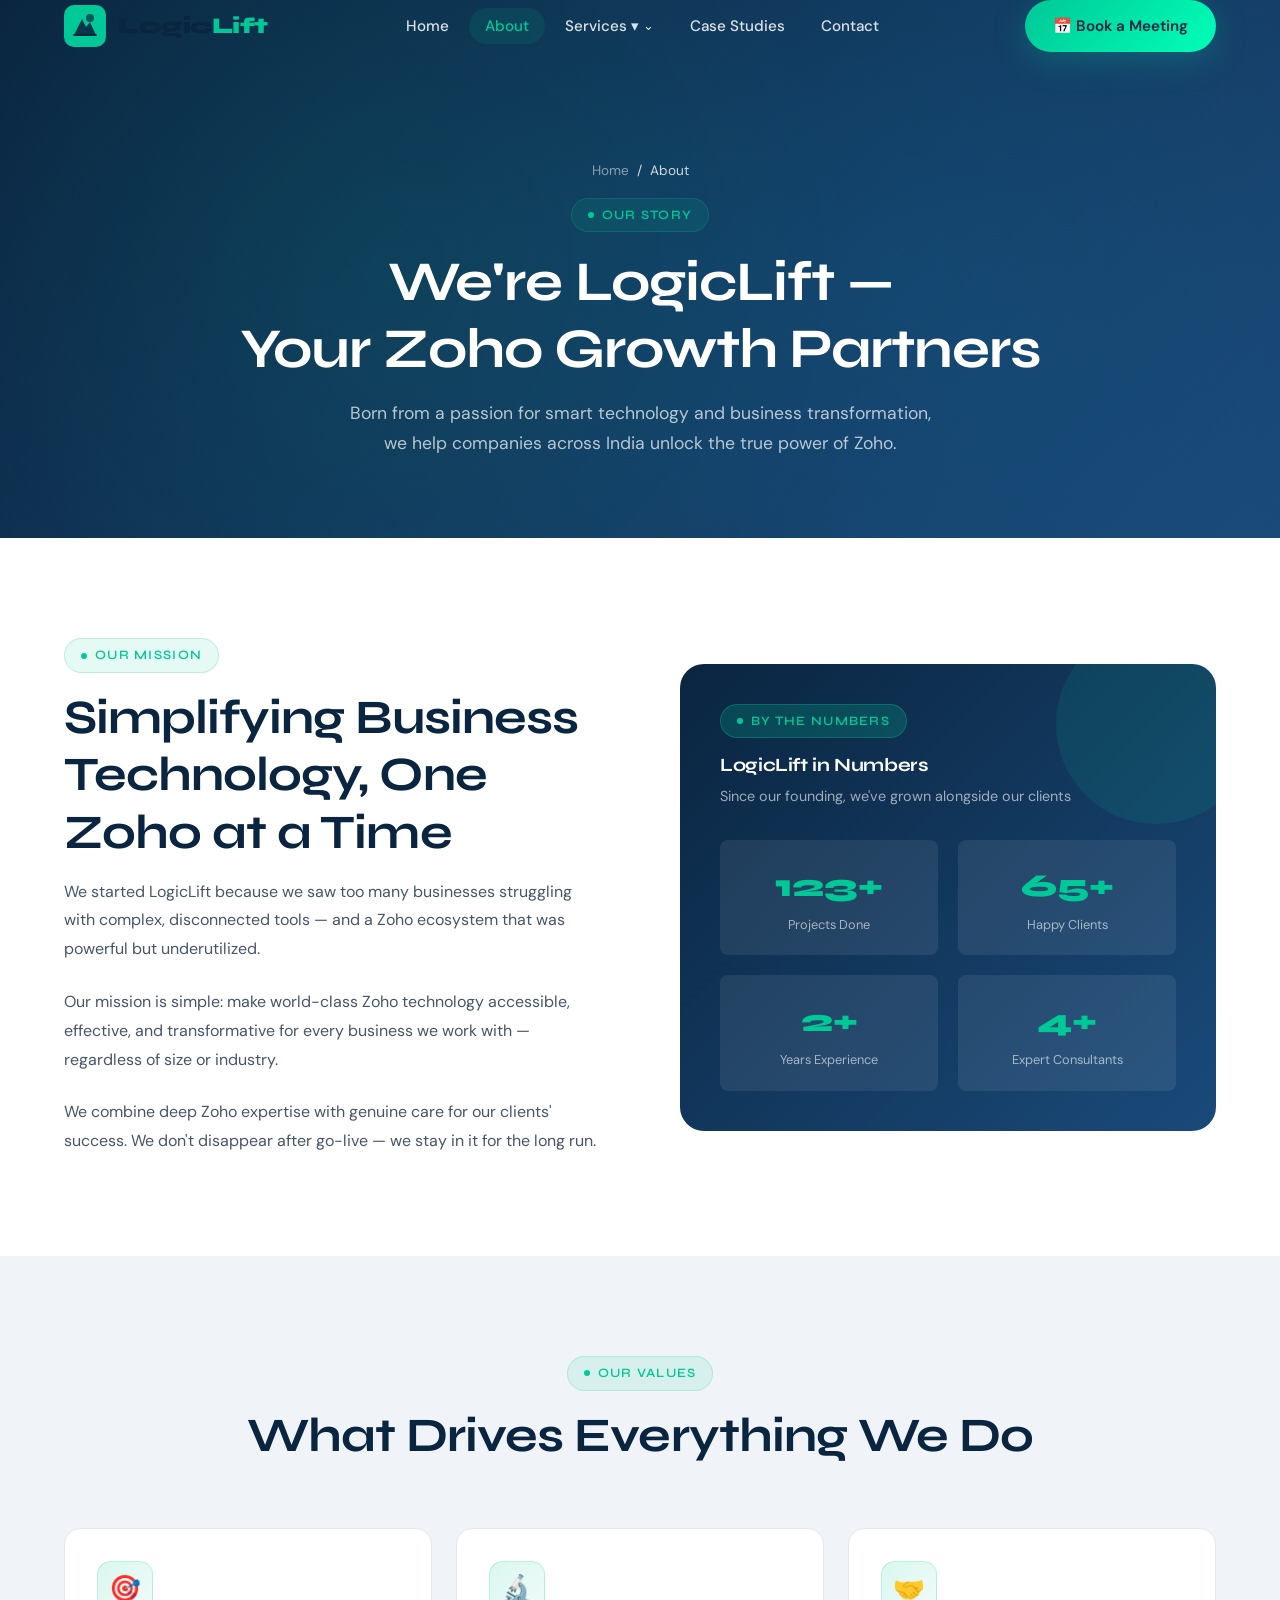
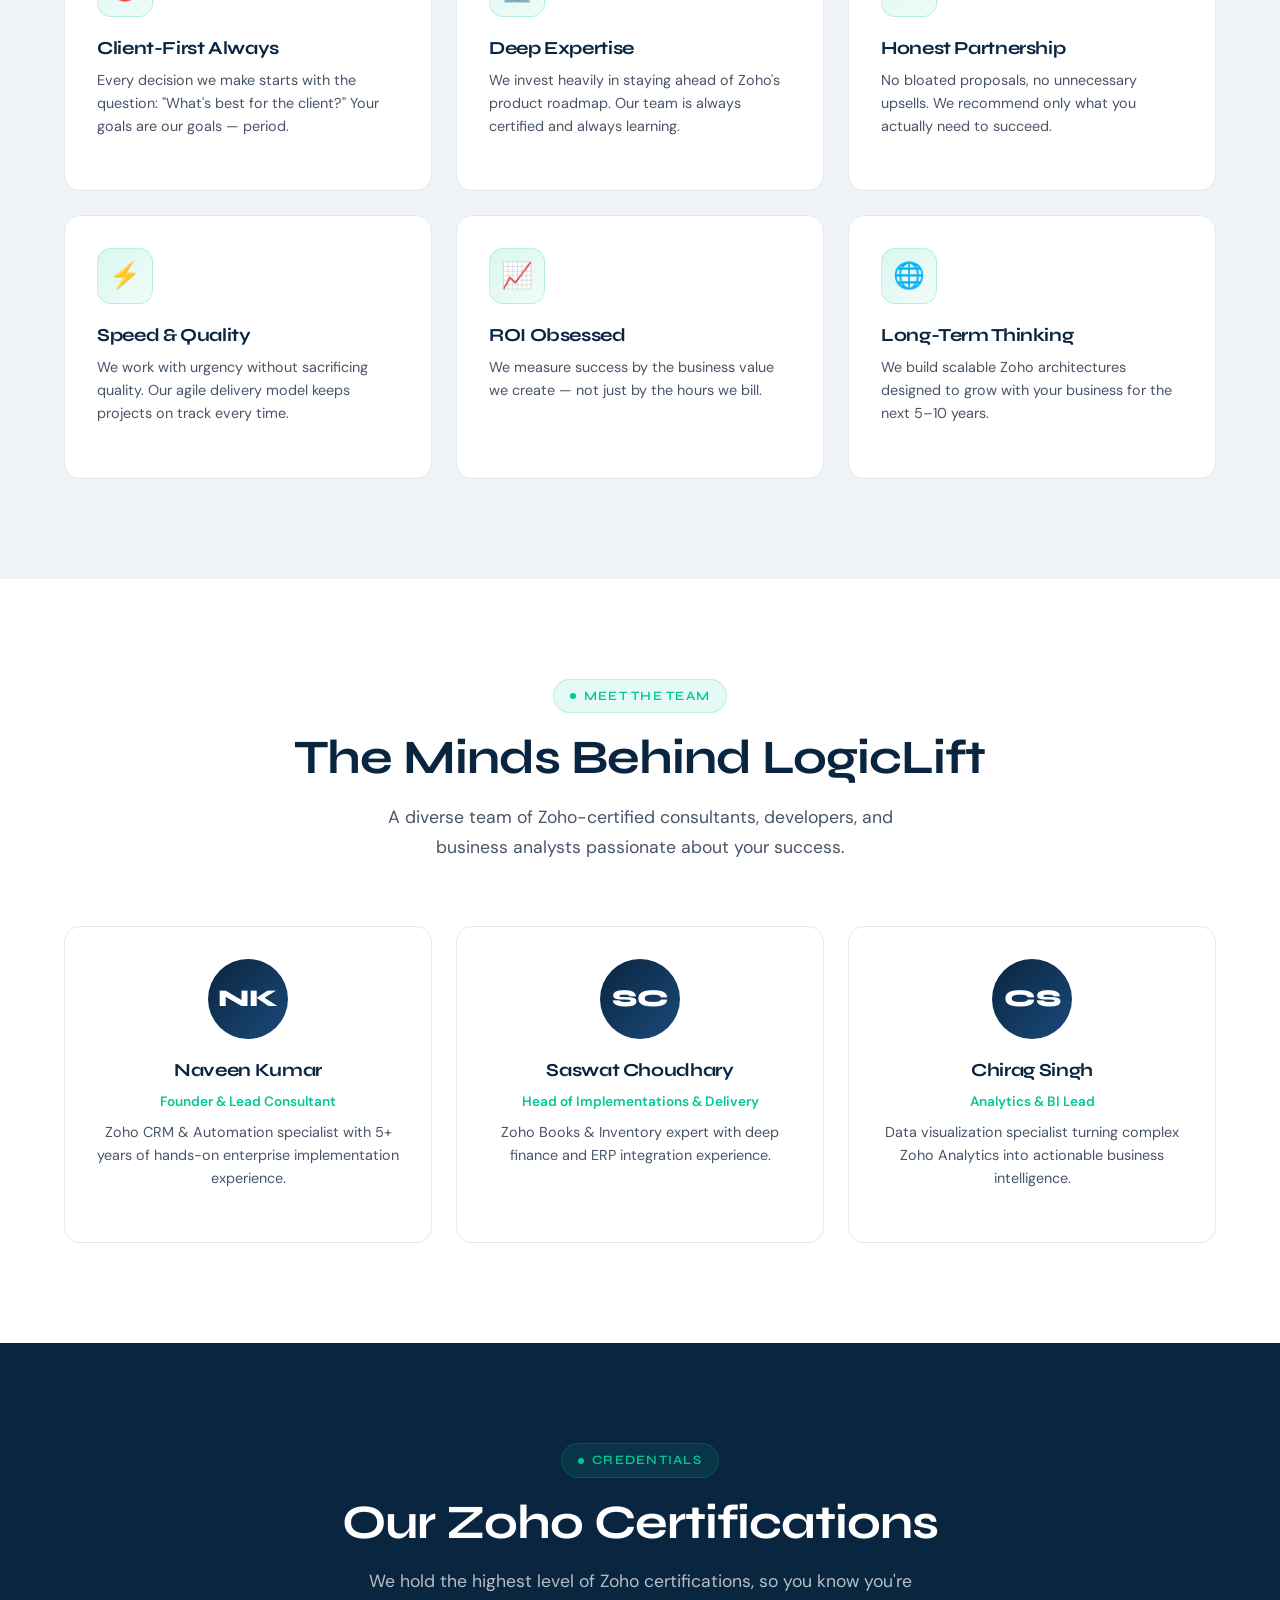
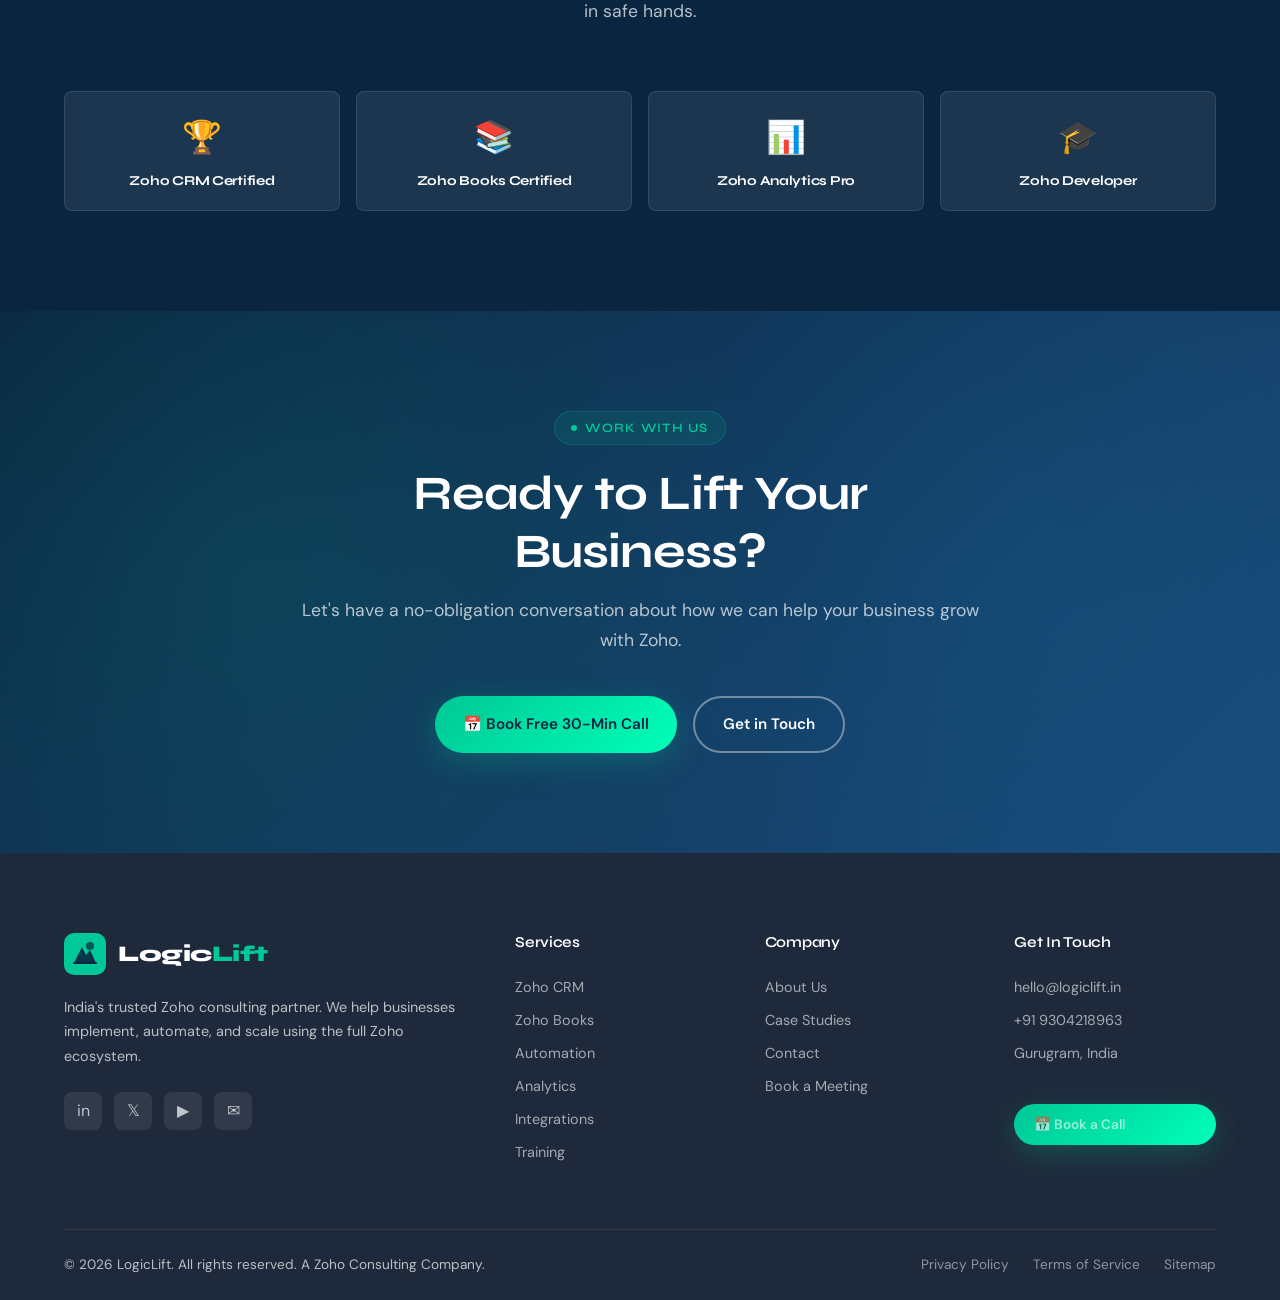
==== pages/about.html @ 28c738db "Update about.html" ====
<!DOCTYPE html>
<html lang="en">
<head>
  <meta charset="UTF-8">
  <meta name="viewport" content="width=device-width, initial-scale=1.0">
  <title>About LogicLift | Zoho Consulting Experts in India</title>
  <meta name="description" content="Learn about LogicLift — a team of passionate Zoho consultants helping businesses in India and globally implement, customize, and automate Zoho solutions.">
  <meta name="keywords" content="Zoho consulting company India, about LogicLift, Zoho partner India, Zoho experts, Zoho certified consultants">
  <link rel="canonical" href="https://logiclift.in/about">
  <link rel="stylesheet" href="../css/main.css">

  <!--Favicons-->
  <link rel="icon" type="image/png" href="../favicon/favicon-96x96.png" sizes="96x96" />
  <link rel="icon" type="image/svg+xml" href="../favicon/favicon.svg" />
  <link rel="shortcut icon" href="../favicon/favicon.ico" />
  <link rel="apple-touch-icon" sizes="180x180" href="../favicon/apple-touch-icon.png" />
  <link rel="manifest" href="../favicon/site.webmanifest" />

</head>
<body>

  <!-- NAVBAR -->
  <nav class="navbar light-nav-init scrolled light-nav" id="navbar">
    <div class="container">
      <div class="nav-inner">
        <a href="../index.html" class="logo">
          <svg class="logo-icon" viewBox="0 0 42 42" fill="none">
            <rect width="42" height="42" rx="10" fill="#00C896"/>
            <path d="M10 30L18 14L22 22L26 17L32 30H10Z" fill="#0A2540" opacity="0.9"/>
            <circle cx="26" cy="13" r="4" fill="#0A2540" opacity="0.7"/>
            <path d="M10 30H32" stroke="#0A2540" stroke-width="2" stroke-linecap="round"/>
          </svg>
          <span class="logo-text" style="color:var(--primary)">Logic<span>Lift</span></span>
        </a>
        <ul class="nav-links">
          <li><a href="../index.html">Home</a></li>
          <li><a href="about.html" class="active">About</a></li>
          <li class="nav-dropdown">
            <a href="services.html" target="_blank">Services ▾</a>
            <div class="dropdown-menu">
              <a href="service-crm.html" target="_blank"><span class="drop-icon">🎯</span> Zoho CRM Implementation</a>
              <a href="service-books.html" target="_blank"><span class="drop-icon">📚</span> Zoho Books & Finance</a>
              <a href="service-automation.html" target="_blank"><span class="drop-icon">⚡</span> Workflow Automation</a>
              <a href="service-analytics.html" target="_blank"><span class="drop-icon">📊</span> Zoho Analytics & BI</a>
              <a href="service-integration.html" target="_blank"><span class="drop-icon">🔗</span> Custom Integrations</a>
              <a href="service-training.html" target="_blank"><span class="drop-icon">🎓</span> Training & Support</a>
            </div>
          </li>
          <li><a href="case-studies.html" target="_blank">Case Studies</a></li>
          <li><a href="contact.html" target="_blank">Contact</a></li>
        </ul>
        <div class="nav-cta">
          <a href="pages/book.html" target="_blank" class="btn btn-primary">📅 Book a Meeting</a>
        </div>
        <button class="hamburger" id="hamburger"><span></span><span></span><span></span></button>
      </div>
    </div>
  </nav>

  <div class="mobile-nav" id="mobileNav">
    <a href="../index.html">Home</a>
    <a href="about.html">About</a>
    <a href="#" class="mobile-service-toggle">Services ▾</a>
    <div class="mobile-submenu" style="display:none;">
      <a href="service-crm.html" target="_blank">🎯 Zoho CRM</a>
      <a href="service-books.html" target="_blank">📚 Zoho Books</a>
      <a href="service-automation.html" target="_blank">⚡ Automation</a>
      <a href="service-analytics.html" target="_blank">📊 Analytics</a>
      <a href="service-integration.html" target="_blank">🔗 Integrations</a>
      <a href="service-training.html" target="_blank">🎓 Training</a>
    </div>
    <a href="case-studies.html" target="_blank">Case Studies</a>
    <a href="contact.html" target="_blank">Contact</a>
    <a href="pages/book.html" target="_blank" style="color:#00C896; font-weight:700;">📅 Book a Meeting</a>
  </div>

  <!-- PAGE HERO -->
  <section class="page-hero">
    <div class="container">
      <div class="page-hero-content">
        <div class="breadcrumb" style="justify-content:center;">
          <a href="../index.html">Home</a> <span>/</span> <span>About</span>
        </div>
        <div class="section-tag" style="margin:0 auto 16px;">Our Story</div>
        <h1>We're LogicLift —<br>Your Zoho Growth Partners</h1>
        <p>Born from a passion for smart technology and business transformation, we help companies across India unlock the true power of Zoho.</p>
      </div>
    </div>
  </section>

  <!-- MISSION -->
  <section class="section">
    <div class="container">
      <div class="why-grid">
        <div class="reveal">
          <div class="section-tag">Our Mission</div>
          <h2 class="section-title" style="text-align:left;">Simplifying Business Technology, One Zoho at a Time</h2>
          <p style="color:var(--gray-600); line-height:1.8; margin-bottom:24px;">We started LogicLift because we saw too many businesses struggling with complex, disconnected tools — and a Zoho ecosystem that was powerful but underutilized.</p>
          <p style="color:var(--gray-600); line-height:1.8; margin-bottom:24px;">Our mission is simple: make world-class Zoho technology accessible, effective, and transformative for every business we work with — regardless of size or industry.</p>
          <p style="color:var(--gray-600); line-height:1.8;">We combine deep Zoho expertise with genuine care for our clients' success. We don't disappear after go-live — we stay in it for the long run.</p>
        </div>
        <div class="why-card reveal">
          <div class="section-tag" style="background:rgba(0,200,150,0.2); border-color:rgba(0,200,150,0.3);">By the Numbers</div>
          <h3 style="color:white; margin-bottom:8px;">LogicLift in Numbers</h3>
          <p style="color:rgba(255,255,255,0.6); font-size:0.9rem; margin-bottom:24px;">Since our founding, we've grown alongside our clients</p>
          <div class="why-card-stats">
            <div class="stat-box"><div class="num" data-count="150" data-suffix="+">0+</div><div class="lbl">Projects Done</div></div>
            <div class="stat-box"><div class="num" data-count="80" data-suffix="+">0+</div><div class="lbl">Happy Clients</div></div>
            <div class="stat-box"><div class="num" data-count="6" data-suffix="+">0+</div><div class="lbl">Years Experience</div></div>
            <div class="stat-box"><div class="num" data-count="10" data-suffix="+">0+</div><div class="lbl">Expert Consultants</div></div>
          </div>
        </div>
      </div>
    </div>
  </section>

  <!-- VALUES -->
  <section class="section" style="background:var(--gray-100);">
    <div class="container">
      <div class="section-header reveal">
        <div class="section-tag">Our Values</div>
        <h2 class="section-title">What Drives Everything We Do</h2>
      </div>
      <div class="services-grid">
        <div class="service-card reveal">
          <div class="service-icon">🎯</div>
          <h3>Client-First Always</h3>
          <p>Every decision we make starts with the question: "What's best for the client?" Your goals are our goals — period.</p>
        </div>
        <div class="service-card reveal">
          <div class="service-icon">🔬</div>
          <h3>Deep Expertise</h3>
          <p>We invest heavily in staying ahead of Zoho's product roadmap. Our team is always certified and always learning.</p>
        </div>
        <div class="service-card reveal">
          <div class="service-icon">🤝</div>
          <h3>Honest Partnership</h3>
          <p>No bloated proposals, no unnecessary upsells. We recommend only what you actually need to succeed.</p>
        </div>
        <div class="service-card reveal">
          <div class="service-icon">⚡</div>
          <h3>Speed & Quality</h3>
          <p>We work with urgency without sacrificing quality. Our agile delivery model keeps projects on track every time.</p>
        </div>
        <div class="service-card reveal">
          <div class="service-icon">📈</div>
          <h3>ROI Obsessed</h3>
          <p>We measure success by the business value we create — not just by the hours we bill.</p>
        </div>
        <div class="service-card reveal">
          <div class="service-icon">🌐</div>
          <h3>Long-Term Thinking</h3>
          <p>We build scalable Zoho architectures designed to grow with your business for the next 5–10 years.</p>
        </div>
      </div>
    </div>
  </section>

  <!-- TEAM -->
  <section class="section">
    <div class="container">
      <div class="section-header reveal">
        <div class="section-tag">Meet the Team</div>
        <h2 class="section-title">The Minds Behind LogicLift</h2>
        <p class="section-subtitle">A diverse team of Zoho-certified consultants, developers, and business analysts passionate about your success.</p>
      </div>
      <div class="services-grid">
        <div class="service-card reveal" style="text-align:center;">
          <div style="width:80px;height:80px;background:var(--gradient);border-radius:50%;display:flex;align-items:center;justify-content:center;font-family:var(--font-display);font-weight:800;font-size:1.5rem;color:white;margin:0 auto 20px;">NK</div>
          <h3>Naveen Kumar</h3>
          <p style="color:var(--accent); font-weight:600; font-size:0.85rem; margin-bottom:8px;">Founder & Lead Consultant</p>
          <p>Zoho CRM & Automation specialist with 5+ years of hands-on enterprise implementation experience.</p>
        </div>
        <div class="service-card reveal" style="text-align:center;">
          <div style="width:80px;height:80px;background:var(--gradient);border-radius:50%;display:flex;align-items:center;justify-content:center;font-family:var(--font-display);font-weight:800;font-size:1.5rem;color:white;margin:0 auto 20px;">SC</div>
          <h3>Saswat Choudhary</h3>
          <p style="color:var(--accent); font-weight:600; font-size:0.85rem; margin-bottom:8px;">Head of Implementations & Delivery</p>
          <p>Zoho Books & Inventory expert with deep finance and ERP integration experience.</p>
        </div>
        <div class="service-card reveal" style="text-align:center;">
          <div style="width:80px;height:80px;background:var(--gradient);border-radius:50%;display:flex;align-items:center;justify-content:center;font-family:var(--font-display);font-weight:800;font-size:1.5rem;color:white;margin:0 auto 20px;">CS</div>
          <h3>Chirag Singh</h3>
          <p style="color:var(--accent); font-weight:600; font-size:0.85rem; margin-bottom:8px;">Analytics & BI Lead</p>
          <p>Data visualization specialist turning complex Zoho Analytics into actionable business intelligence.</p>
        </div>
      </div>
    </div>
  </section>

  <!-- CERTIFICATIONS -->
  <section class="section" style="background:var(--primary); color:white;">
    <div class="container">
      <div class="section-header">
        <div class="section-tag">Credentials</div>
        <h2 class="section-title" style="color:white;">Our Zoho Certifications</h2>
        <p class="section-subtitle" style="color:rgba(255,255,255,0.7);">We hold the highest level of Zoho certifications, so you know you're in safe hands.</p>
      </div>
      <div class="zoho-products-grid reveal">
        <div class="zoho-product-item" style="background:rgba(255,255,255,0.08); border-color:rgba(255,255,255,0.1);">
          <div class="icon">🏆</div><h4 style="color:white;">Zoho CRM Certified</h4>
        </div>
        <div class="zoho-product-item" style="background:rgba(255,255,255,0.08); border-color:rgba(255,255,255,0.1);">
          <div class="icon">📚</div><h4 style="color:white;">Zoho Books Certified</h4>
        </div>
        <div class="zoho-product-item" style="background:rgba(255,255,255,0.08); border-color:rgba(255,255,255,0.1);">
          <div class="icon">📊</div><h4 style="color:white;">Zoho Analytics Pro</h4>
        </div>
        <div class="zoho-product-item" style="background:rgba(255,255,255,0.08); border-color:rgba(255,255,255,0.1);">
          <div class="icon">🎓</div><h4 style="color:white;">Zoho Developer</h4>
        </div>
      </div>
    </div>
  </section>

  <!-- CTA -->
  <section class="section cta-section">
    <div class="container">
      <div class="cta-content reveal">
        <div class="section-tag" style="margin:0 auto 20px;">Work With Us</div>
        <h2>Ready to Lift Your Business?</h2>
        <p>Let's have a no-obligation conversation about how we can help your business grow with Zoho.</p>
        <div class="cta-actions">
          <a href="https://calendly.com/ayush1999hzb/30min" target="_blank" class="btn btn-primary">📅 Book Free 30-Min Call</a>
          <a href="contact.html" target="_blank" class="btn btn-outline">Get in Touch</a>
        </div>
      </div>
    </div>
  </section>

  <!-- ======= FOOTER ======= -->
  <footer class="footer">
    <div class="container">
      <div class="footer-grid">
        <div>
          <div class="footer-logo">
            <a href="index.html" class="logo">
              <svg class="logo-icon" viewBox="0 0 42 42" fill="none">
                <rect width="42" height="42" rx="10" fill="#00C896"/>
                <path d="M10 30L18 14L22 22L26 17L32 30H10Z" fill="#0A2540" opacity="0.9"/>
                <circle cx="26" cy="13" r="4" fill="#0A2540" opacity="0.7"/>
                <path d="M10 30H32" stroke="#0A2540" stroke-width="2" stroke-linecap="round"/>
              </svg>
              <span class="logo-text">Logic<span>Lift</span></span>
            </a>
          </div>
          <p class="footer-desc">India's trusted Zoho consulting partner. We help businesses implement, automate, and scale using the full Zoho ecosystem.</p>
          <div class="footer-social">
            <div class="social-btn" title="LinkedIn">in</div>
            <div class="social-btn" title="Twitter">𝕏</div>
            <div class="social-btn" title="YouTube">▶</div>
            <div class="social-btn" title="Email">✉</div>
          </div>
        </div>
        <div class="footer-col">
          <h4>Services</h4>
          <a href="pages/service-crm.html" target="_blank">Zoho CRM</a>
          <a href="pages/service-books.html" target="_blank">Zoho Books</a>
          <a href="pages/service-automation.html" target="_blank">Automation</a>
          <a href="pages/service-analytics.html" target="_blank">Analytics</a>
          <a href="pages/service-integration.html" target="_blank">Integrations</a>
          <a href="pages/service-training.html" target="_blank">Training</a>
        </div>
        <div class="footer-col">
          <h4>Company</h4>
          <a href="pages/about.html" target="_blank">About Us</a>
          <a href="pages/case-studies.html" target="_blank">Case Studies</a>
          <a href="pages/contact.html" target="_blank">Contact</a>
          <a href="https://calendly.com/ayush1999hzb/30min" target="_blank">Book a Meeting</a>
        </div>
        <div class="footer-col">
          <h4>Get In Touch</h4>
          <a href="mailto:hello@logiclift.in">hello@logiclift.in</a>
          <a href="tel:+919304218963">+91 9304218963</a>
          <a href="#">Gurugram, India</a>
          <br>
          <a href="https://calendly.com/ayush1999hzb/30min" target="_blank" class="btn btn-primary" style="margin-top:8px; font-size:0.85rem; padding:10px 20px;">📅 Book a Call</a>
        </div>
      </div>
      <div class="footer-bottom">
        <p>© 2026 LogicLift. All rights reserved. A Zoho Consulting Company.</p>
        <div class="footer-links">
          <a href="#">Privacy Policy</a>
          <a href="#">Terms of Service</a>
          <a href="#">Sitemap</a>
        </div>
      </div>
    </div>
  </footer>
  <script src="../js/main.js"></script>
</body>
</html>
---- css/main.css ----
/* ==========================================
   LogicLift - Main Stylesheet
   Zoho Consulting Excellence
   ========================================== */

@import url('https://fonts.googleapis.com/css2?family=Syne:wght@400;500;600;700;800&family=DM+Sans:ital,wght@0,300;0,400;0,500;0,600;1,400&display=swap');

/* === CSS Variables === */
:root {
  --primary: #0A2540;
  --accent: #00C896;
  --accent-light: #00FFB9;
  --accent-warm: #FF6B35;
  --light: #F5F7FA;
  --white: #FFFFFF;
  --gray-100: #F0F4F8;
  --gray-200: #E2E8F0;
  --gray-400: #94A3B8;
  --gray-600: #475569;
  --gray-800: #1E293B;
  --text: #1E293B;
  --gradient: linear-gradient(135deg, #0A2540 0%, #1a4a7a 100%);
  --gradient-accent: linear-gradient(135deg, #00C896 0%, #00FFB9 100%);
  --shadow-sm: 0 2px 8px rgba(10,37,64,0.08);
  --shadow-md: 0 8px 32px rgba(10,37,64,0.12);
  --shadow-lg: 0 20px 60px rgba(10,37,64,0.18);
  --shadow-accent: 0 8px 32px rgba(0,200,150,0.25);
  --radius: 16px;
  --radius-sm: 8px;
  --radius-lg: 24px;
  --transition: all 0.3s cubic-bezier(0.4, 0, 0.2, 1);
  --nav-height: 80px;
  --font-display: 'Syne', sans-serif;
  --font-body: 'DM Sans', sans-serif;
}

/* === Reset & Base === */
*, *::before, *::after { box-sizing: border-box; margin: 0; padding: 0; }

html { scroll-behavior: smooth; font-size: 16px; }

body {
  font-family: var(--font-body);
  color: var(--text);
  background: var(--white);
  line-height: 1.6;
  overflow-x: hidden;
}

h1, h2, h3, h4, h5 {
  font-family: var(--font-display);
  font-weight: 700;
  line-height: 1.2;
  letter-spacing: -0.02em;
}

a { text-decoration: none; color: inherit; }
img { max-width: 100%; display: block; }
ul { list-style: none; }

/* === Utility === */
.container {
  width: 100%;
  max-width: 1200px;
  margin: 0 auto;
  padding: 0 24px;
}

.section-tag {
  display: inline-flex;
  align-items: center;
  gap: 8px;
  background: rgba(0,200,150,0.1);
  color: var(--accent);
  font-family: var(--font-display);
  font-weight: 600;
  font-size: 0.8rem;
  letter-spacing: 0.1em;
  text-transform: uppercase;
  padding: 6px 16px;
  border-radius: 100px;
  border: 1px solid rgba(0,200,150,0.2);
  margin-bottom: 16px;
}

.section-tag::before {
  content: '';
  width: 6px;
  height: 6px;
  background: var(--accent);
  border-radius: 50%;
}

.btn {
  display: inline-flex;
  align-items: center;
  gap: 8px;
  padding: 14px 28px;
  border-radius: 100px;
  font-family: var(--font-body);
  font-size: 0.95rem;
  font-weight: 600;
  cursor: pointer;
  border: none;
  transition: var(--transition);
  white-space: nowrap;
}

.btn-primary {
  background: var(--gradient-accent);
  color: var(--primary);
  box-shadow: var(--shadow-accent);
}

.btn-primary:hover {
  transform: translateY(-2px);
  box-shadow: 0 12px 40px rgba(0,200,150,0.4);
}

.btn-outline {
  background: transparent;
  color: var(--white);
  border: 2px solid rgba(255,255,255,0.4);
  backdrop-filter: blur(8px);
}

.btn-outline:hover {
  background: rgba(255,255,255,0.1);
  border-color: var(--white);
}

.btn-dark {
  background: var(--primary);
  color: var(--white);
}

.btn-dark:hover {
  background: #0e3060;
  transform: translateY(-2px);
  box-shadow: var(--shadow-md);
}

/* === Navigation === */
.navbar {
  position: fixed;
  top: 0;
  left: 0;
  right: 0;
  height: var(--nav-height);
  z-index: 1000;
  transition: var(--transition);
}

.navbar.scrolled {
  background: rgba(10,37,64,0.95);
  backdrop-filter: blur(20px);
  box-shadow: var(--shadow-md);
}

.navbar.light-nav {
  background: rgba(255,255,255,0.95);
  backdrop-filter: blur(20px);
  box-shadow: var(--shadow-sm);
}

.navbar.light-nav .nav-links a,
.navbar.light-nav .logo-text {
  color: var(--primary);
}

.navbar.light-nav .nav-links a:hover,
.navbar.light-nav .nav-links a.active {
  color: var(--accent);
}

.nav-inner {
  display: flex;
  align-items: center;
  justify-content: space-between;
  height: 100%;
}

.logo {
  display: flex;
  align-items: center;
  gap: 12px;
  text-decoration: none;
}

.logo-icon {
  width: 42px;
  height: 42px;
}

.logo-text {
  font-family: var(--font-display);
  font-weight: 800;
  font-size: 1.4rem;
  color: var(--white);
  letter-spacing: -0.02em;
}

.logo-text span { color: var(--accent); }

.nav-links {
  display: flex;
  align-items: center;
  gap: 4px;
}

.nav-links a {
  color: rgba(255,255,255,0.85);
  font-weight: 500;
  font-size: 0.95rem;
  padding: 8px 16px;
  border-radius: 100px;
  transition: var(--transition);
}

.nav-links a:hover,
.nav-links a.active {
  color: var(--accent);
  background: rgba(0,200,150,0.1);
}

/* Services Dropdown */
.nav-dropdown {
  position: relative;
}

.nav-dropdown > a {
  display: flex;
  align-items: center;
  gap: 4px;
}

.nav-dropdown > a::after {
  content: '⌄';
  font-size: 0.8rem;
  transition: var(--transition);
}

.nav-dropdown:hover > a::after {
  transform: rotate(-180deg);
}

.dropdown-menu {
  position: absolute;
  top: calc(100% + 12px);
  left: 50%;
  transform: translateX(-50%) translateY(8px);
  width: 280px;
  background: var(--white);
  border-radius: var(--radius);
  box-shadow: var(--shadow-lg);
  border: 1px solid var(--gray-200);
  opacity: 0;
  pointer-events: none;
  transition: var(--transition);
  padding: 8px;
  z-index: 100;
}

.nav-dropdown:hover .dropdown-menu {
  opacity: 1;
  pointer-events: all;
  transform: translateX(-50%) translateY(0);
}

.dropdown-menu a {
  display: flex;
  align-items: center;
  gap: 12px;
  padding: 12px 16px;
  border-radius: var(--radius-sm);
  color: var(--text) !important;
  font-size: 0.9rem;
  background: none !important;
  transition: var(--transition);
}

.dropdown-menu a:hover {
  background: var(--gray-100) !important;
  color: var(--primary) !important;
}

.dropdown-menu a .drop-icon {
  width: 32px;
  height: 32px;
  background: var(--gray-100);
  border-radius: var(--radius-sm);
  display: flex;
  align-items: center;
  justify-content: center;
  font-size: 1rem;
  flex-shrink: 0;
}

.dropdown-menu a:hover .drop-icon {
  background: rgba(0,200,150,0.15);
}

.nav-cta { margin-left: 8px; }

/* Hamburger */
.hamburger {
  display: none;
  flex-direction: column;
  gap: 5px;
  cursor: pointer;
  padding: 8px;
  border: none;
  background: none;
}

.hamburger span {
  display: block;
  width: 24px;
  height: 2px;
  background: var(--white);
  transition: var(--transition);
  border-radius: 2px;
}

.light-nav .hamburger span { background: var(--primary); }

.hamburger.active span:nth-child(1) { transform: rotate(45deg) translate(5px, 5px); }
.hamburger.active span:nth-child(2) { opacity: 0; }
.hamburger.active span:nth-child(3) { transform: rotate(-45deg) translate(5px, -5px); }

/* Mobile Nav */
.mobile-nav {
  display: none;
  position: fixed;
  top: var(--nav-height);
  left: 0;
  right: 0;
  background: var(--primary);
  z-index: 999;
  padding: 20px;
  transform: translateY(-100%);
  transition: var(--transition);
  max-height: calc(100vh - var(--nav-height));
  overflow-y: auto;
}

.mobile-nav.open {
  transform: translateY(0);
  display: block;
}

.mobile-nav a {
  display: block;
  color: rgba(255,255,255,0.85);
  padding: 14px 16px;
  border-radius: var(--radius-sm);
  font-weight: 500;
  border-bottom: 1px solid rgba(255,255,255,0.08);
  transition: var(--transition);
}

.mobile-nav a:hover { color: var(--accent); background: rgba(0,200,150,0.1); }

.mobile-submenu { padding-left: 16px; }
.mobile-submenu a { font-size: 0.9rem; }

/* === Hero Section === */
.hero {
  min-height: 100vh;
  background: var(--gradient);
  position: relative;
  overflow: hidden;
  display: flex;
  align-items: center;
  padding-top: var(--nav-height);
}

.hero-bg-pattern {
  position: absolute;
  inset: 0;
  background-image:
    radial-gradient(circle at 20% 50%, rgba(0,200,150,0.08) 0%, transparent 50%),
    radial-gradient(circle at 80% 20%, rgba(0,200,255,0.06) 0%, transparent 50%),
    radial-gradient(circle at 50% 80%, rgba(0,200,150,0.05) 0%, transparent 50%);
}

.hero-grid {
  position: absolute;
  inset: 0;
  background-image: linear-gradient(rgba(255,255,255,0.03) 1px, transparent 1px),
    linear-gradient(90deg, rgba(255,255,255,0.03) 1px, transparent 1px);
  background-size: 60px 60px;
}

.hero-content {
  position: relative;
  z-index: 2;
  display: grid;
  grid-template-columns: 1fr 1fr;
  gap: 60px;
  align-items: center;
  width: 100%;
}

.hero-left { padding: 60px 0; }

.hero-badge {
  display: inline-flex;
  align-items: center;
  gap: 8px;
  background: rgba(0,200,150,0.15);
  border: 1px solid rgba(0,200,150,0.3);
  color: var(--accent-light);
  padding: 8px 20px;
  border-radius: 100px;
  font-size: 0.85rem;
  font-weight: 600;
  margin-bottom: 24px;
  animation: fadeInDown 0.6s ease;
}

.hero-badge-dot {
  width: 8px;
  height: 8px;
  background: var(--accent);
  border-radius: 50%;
  animation: pulse 2s infinite;
}

@keyframes pulse {
  0%, 100% { opacity: 1; transform: scale(1); }
  50% { opacity: 0.6; transform: scale(0.8); }
}

.hero-title {
  font-size: clamp(2.5rem, 5vw, 3.8rem);
  color: var(--white);
  line-height: 1.1;
  margin-bottom: 24px;
  animation: fadeInUp 0.7s ease 0.1s both;
}

.hero-title .highlight {
  color: var(--accent);
  position: relative;
}

.hero-subtitle {
  font-size: 1.15rem;
  color: rgba(255,255,255,0.7);
  margin-bottom: 40px;
  line-height: 1.7;
  max-width: 480px;
  animation: fadeInUp 0.7s ease 0.2s both;
}

.hero-actions {
  display: flex;
  gap: 16px;
  flex-wrap: wrap;
  animation: fadeInUp 0.7s ease 0.3s both;
}

.hero-stats {
  display: flex;
  gap: 40px;
  margin-top: 60px;
  padding-top: 40px;
  border-top: 1px solid rgba(255,255,255,0.1);
  animation: fadeInUp 0.7s ease 0.4s both;
}

.hero-stat-number {
  font-family: var(--font-display);
  font-size: 2rem;
  font-weight: 800;
  color: var(--accent);
}

.hero-stat-label {
  font-size: 0.85rem;
  color: rgba(255,255,255,0.6);
  margin-top: 2px;
}

.hero-right {
  position: relative;
  display: flex;
  align-items: center;
  justify-content: center;
  animation: fadeInRight 0.8s ease 0.2s both;
}

/* Dashboard mockup */
.dashboard-mockup {
  background: rgba(255,255,255,0.05);
  border: 1px solid rgba(255,255,255,0.1);
  border-radius: var(--radius-lg);
  padding: 24px;
  backdrop-filter: blur(20px);
  width: 100%;
  max-width: 480px;
}

.dashboard-header {
  display: flex;
  align-items: center;
  gap: 8px;
  margin-bottom: 20px;
  padding-bottom: 16px;
  border-bottom: 1px solid rgba(255,255,255,0.08);
}

.dashboard-dot {
  width: 10px;
  height: 10px;
  border-radius: 50%;
}

.dashboard-title {
  color: rgba(255,255,255,0.8);
  font-size: 0.85rem;
  font-weight: 600;
  margin-left: auto;
  font-family: var(--font-display);
}

.dashboard-metrics {
  display: grid;
  grid-template-columns: repeat(3, 1fr);
  gap: 12px;
  margin-bottom: 20px;
}

.metric-card {
  background: rgba(255,255,255,0.05);
  border-radius: var(--radius-sm);
  padding: 16px;
  text-align: center;
}

.metric-value {
  font-family: var(--font-display);
  font-size: 1.4rem;
  font-weight: 800;
  color: var(--accent);
}

.metric-label {
  font-size: 0.7rem;
  color: rgba(255,255,255,0.5);
  margin-top: 4px;
}

.dashboard-chart {
  background: rgba(255,255,255,0.04);
  border-radius: var(--radius-sm);
  padding: 16px;
  margin-bottom: 16px;
}

.chart-bars {
  display: flex;
  align-items: flex-end;
  gap: 8px;
  height: 80px;
}

.bar {
  flex: 1;
  border-radius: 4px 4px 0 0;
  background: rgba(0,200,150,0.3);
  transition: var(--transition);
  position: relative;
  overflow: hidden;
}

.bar::after {
  content: '';
  position: absolute;
  inset: 0;
  background: var(--gradient-accent);
  opacity: 0;
  transition: var(--transition);
}

.bar:hover::after { opacity: 1; }

.dashboard-integrations {
  display: flex;
  gap: 8px;
  flex-wrap: wrap;
}

.integration-tag {
  background: rgba(0,200,150,0.15);
  border: 1px solid rgba(0,200,150,0.2);
  color: var(--accent);
  font-size: 0.7rem;
  font-weight: 600;
  padding: 4px 12px;
  border-radius: 100px;
}

/* === Animations === */
@keyframes fadeInUp {
  from { opacity: 0; transform: translateY(24px); }
  to { opacity: 1; transform: translateY(0); }
}

@keyframes fadeInDown {
  from { opacity: 0; transform: translateY(-16px); }
  to { opacity: 1; transform: translateY(0); }
}

@keyframes fadeInRight {
  from { opacity: 0; transform: translateX(32px); }
  to { opacity: 1; transform: translateX(0); }
}

@keyframes fadeIn {
  from { opacity: 0; }
  to { opacity: 1; }
}

.reveal {
  opacity: 0;
  transform: translateY(30px);
  transition: opacity 0.7s ease, transform 0.7s ease;
}

.reveal.visible {
  opacity: 1;
  transform: translateY(0);
}

/* === Section Styles === */
.section {
  padding: 100px 0;
}

.section-header {
  text-align: center;
  margin-bottom: 64px;
}

.section-title {
  font-size: clamp(2rem, 4vw, 3rem);
  color: var(--primary);
  margin-bottom: 16px;
}

.section-subtitle {
  font-size: 1.1rem;
  color: var(--gray-600);
  max-width: 560px;
  margin: 0 auto;
  line-height: 1.7;
}

/* === Clients Ticker === */
.clients-section {
  padding: 40px 0;
  background: var(--gray-100);
  border-top: 1px solid var(--gray-200);
  border-bottom: 1px solid var(--gray-200);
  overflow: hidden;
}

.clients-label {
  text-align: center;
  font-size: 0.8rem;
  font-weight: 600;
  letter-spacing: 0.1em;
  text-transform: uppercase;
  color: var(--gray-400);
  margin-bottom: 24px;
}

.clients-track {
  display: flex;
  gap: 60px;
  align-items: center;
  animation: scroll 20s linear infinite;
  width: max-content;
}

@keyframes scroll {
  from { transform: translateX(0); }
  to { transform: translateX(-50%); }
}

.client-logo {
  font-family: var(--font-display);
  font-weight: 700;
  font-size: 1.1rem;
  color: var(--gray-400);
  white-space: nowrap;
  padding: 8px 20px;
  border: 1px solid var(--gray-200);
  border-radius: 100px;
  background: var(--white);
}

/* === Services Cards === */
.services-grid {
  display: grid;
  grid-template-columns: repeat(3, 1fr);
  gap: 24px;
}

.service-card {
  background: var(--white);
  border: 1px solid var(--gray-200);
  border-radius: var(--radius);
  padding: 32px;
  transition: var(--transition);
  cursor: pointer;
  position: relative;
  overflow: hidden;
}

.service-card::before {
  content: '';
  position: absolute;
  bottom: 0;
  left: 0;
  right: 0;
  height: 3px;
  background: var(--gradient-accent);
  transform: scaleX(0);
  transform-origin: left;
  transition: var(--transition);
}

.service-card:hover {
  border-color: var(--accent);
  box-shadow: var(--shadow-md);
  transform: translateY(-4px);
}

.service-card:hover::before { transform: scaleX(1); }

.service-icon {
  width: 56px;
  height: 56px;
  background: linear-gradient(135deg, rgba(0,200,150,0.15), rgba(0,200,150,0.05));
  border-radius: 14px;
  display: flex;
  align-items: center;
  justify-content: center;
  font-size: 1.6rem;
  margin-bottom: 20px;
  border: 1px solid rgba(0,200,150,0.2);
}

.service-card h3 {
  font-size: 1.15rem;
  color: var(--primary);
  margin-bottom: 10px;
}

.service-card p {
  font-size: 0.9rem;
  color: var(--gray-600);
  line-height: 1.6;
  margin-bottom: 20px;
}

.service-link {
  display: inline-flex;
  align-items: center;
  gap: 6px;
  color: var(--accent);
  font-weight: 600;
  font-size: 0.9rem;
  transition: var(--transition);
}

.service-link:hover { gap: 10px; }

/* === Why Choose Us === */
.why-section { background: var(--gray-100); }

.why-grid {
  display: grid;
  grid-template-columns: 1fr 1fr;
  gap: 80px;
  align-items: center;
}

.why-features { display: flex; flex-direction: column; gap: 28px; }

.feature-item {
  display: flex;
  gap: 20px;
  align-items: flex-start;
  padding: 24px;
  background: var(--white);
  border-radius: var(--radius);
  border: 1px solid var(--gray-200);
  transition: var(--transition);
}

.feature-item:hover {
  box-shadow: var(--shadow-sm);
  border-color: var(--accent);
}

.feature-icon-wrap {
  width: 48px;
  height: 48px;
  background: var(--gradient-accent);
  border-radius: 12px;
  display: flex;
  align-items: center;
  justify-content: center;
  font-size: 1.3rem;
  flex-shrink: 0;
}

.feature-text h4 {
  font-size: 1.05rem;
  color: var(--primary);
  margin-bottom: 6px;
}

.feature-text p {
  font-size: 0.9rem;
  color: var(--gray-600);
  line-height: 1.6;
}

.why-visual {
  position: relative;
}

.why-card {
  background: var(--gradient);
  border-radius: var(--radius-lg);
  padding: 40px;
  color: var(--white);
  position: relative;
  overflow: hidden;
}

.why-card::after {
  content: '';
  position: absolute;
  top: -40px;
  right: -40px;
  width: 200px;
  height: 200px;
  background: rgba(0,200,150,0.1);
  border-radius: 50%;
}

.why-card-stats {
  display: grid;
  grid-template-columns: 1fr 1fr;
  gap: 20px;
  margin-top: 32px;
}

.stat-box {
  background: rgba(255,255,255,0.08);
  border-radius: var(--radius-sm);
  padding: 20px;
  text-align: center;
}

.stat-box .num {
  font-family: var(--font-display);
  font-size: 2rem;
  font-weight: 800;
  color: var(--accent);
}

.stat-box .lbl {
  font-size: 0.8rem;
  color: rgba(255,255,255,0.6);
  margin-top: 4px;
}

/* === Testimonials === */
.testimonials-grid {
  display: grid;
  grid-template-columns: repeat(3, 1fr);
  gap: 24px;
}

.testimonial-card {
  background: var(--white);
  border: 1px solid var(--gray-200);
  border-radius: var(--radius);
  padding: 32px;
  transition: var(--transition);
}

.testimonial-card:hover {
  box-shadow: var(--shadow-md);
  border-color: rgba(0,200,150,0.3);
}

.stars {
  display: flex;
  gap: 4px;
  margin-bottom: 16px;
}

.star { color: #FBBF24; font-size: 1rem; }

.testimonial-text {
  font-size: 0.95rem;
  color: var(--gray-600);
  line-height: 1.7;
  margin-bottom: 24px;
  font-style: italic;
}

.testimonial-author {
  display: flex;
  align-items: center;
  gap: 12px;
}

.author-avatar {
  width: 44px;
  height: 44px;
  background: var(--gradient);
  border-radius: 50%;
  display: flex;
  align-items: center;
  justify-content: center;
  color: var(--white);
  font-family: var(--font-display);
  font-weight: 700;
  font-size: 1rem;
}

.author-name {
  font-weight: 600;
  color: var(--primary);
  font-size: 0.95rem;
}

.author-role {
  font-size: 0.8rem;
  color: var(--gray-400);
}

/* === CTA Section === */
.cta-section {
  background: var(--gradient);
  position: relative;
  overflow: hidden;
}

.cta-section::before {
  content: '';
  position: absolute;
  inset: 0;
  background-image:
    radial-gradient(circle at 20% 50%, rgba(0,200,150,0.12) 0%, transparent 50%),
    radial-gradient(circle at 80% 50%, rgba(0,200,255,0.08) 0%, transparent 50%);
}

.cta-content {
  position: relative;
  z-index: 1;
  text-align: center;
  max-width: 700px;
  margin: 0 auto;
}

.cta-content h2 {
  font-size: clamp(2rem, 4vw, 3rem);
  color: var(--white);
  margin-bottom: 16px;
}

.cta-content p {
  color: rgba(255,255,255,0.7);
  font-size: 1.1rem;
  margin-bottom: 40px;
  line-height: 1.7;
}

.cta-actions {
  display: flex;
  gap: 16px;
  justify-content: center;
  flex-wrap: wrap;
}

/* === Footer === */
.footer {
  background: var(--gray-800);
  color: rgba(255,255,255,0.7);
  padding: 80px 0 0;
}

.footer-grid {
  display: grid;
  grid-template-columns: 2fr 1fr 1fr 1fr;
  gap: 48px;
  margin-bottom: 60px;
}

.footer-logo { margin-bottom: 20px; }

.footer-desc {
  font-size: 0.9rem;
  line-height: 1.7;
  margin-bottom: 24px;
}

.footer-social {
  display: flex;
  gap: 12px;
}

.social-btn {
  width: 38px;
  height: 38px;
  background: rgba(255,255,255,0.08);
  border-radius: var(--radius-sm);
  display: flex;
  align-items: center;
  justify-content: center;
  font-size: 1rem;
  transition: var(--transition);
  cursor: pointer;
}

.social-btn:hover {
  background: var(--accent);
  color: var(--primary);
}

.footer-col h4 {
  color: var(--white);
  font-family: var(--font-display);
  font-size: 0.95rem;
  margin-bottom: 20px;
  font-weight: 600;
}

.footer-col a {
  display: block;
  color: rgba(255,255,255,0.6);
  font-size: 0.9rem;
  padding: 5px 0;
  transition: var(--transition);
}

.footer-col a:hover { color: var(--accent); }

.footer-bottom {
  border-top: 1px solid rgba(255,255,255,0.08);
  padding: 24px 0;
  display: flex;
  align-items: center;
  justify-content: space-between;
  flex-wrap: wrap;
  gap: 16px;
}

.footer-bottom p { font-size: 0.85rem; }

.footer-links {
  display: flex;
  gap: 24px;
}

.footer-links a {
  font-size: 0.85rem;
  color: rgba(255,255,255,0.5);
  transition: var(--transition);
}

.footer-links a:hover { color: var(--accent); }

/* === Page Specific Hero === */
.page-hero {
  background: var(--gradient);
  padding: calc(var(--nav-height) + 80px) 0 80px;
  text-align: center;
  position: relative;
  overflow: hidden;
}

.page-hero::before {
  content: '';
  position: absolute;
  inset: 0;
  background-image:
    radial-gradient(circle at 30% 50%, rgba(0,200,150,0.1) 0%, transparent 50%),
    radial-gradient(circle at 70% 50%, rgba(0,200,255,0.07) 0%, transparent 50%);
}

.page-hero-content { position: relative; z-index: 1; }

.page-hero h1 {
  font-size: clamp(2.2rem, 5vw, 3.5rem);
  color: var(--white);
  margin-bottom: 16px;
}

.page-hero p {
  color: rgba(255,255,255,0.7);
  font-size: 1.1rem;
  max-width: 600px;
  margin: 0 auto;
  line-height: 1.7;
}

/* === Forms === */
.form-group {
  margin-bottom: 20px;
}

.form-group label {
  display: block;
  font-weight: 600;
  font-size: 0.9rem;
  color: var(--primary);
  margin-bottom: 8px;
}

.form-group input,
.form-group select,
.form-group textarea {
  width: 100%;
  padding: 14px 18px;
  border: 1.5px solid var(--gray-200);
  border-radius: var(--radius-sm);
  font-family: var(--font-body);
  font-size: 0.95rem;
  color: var(--text);
  background: var(--white);
  transition: var(--transition);
  outline: none;
  appearance: none;
}

.form-group input:focus,
.form-group select:focus,
.form-group textarea:focus {
  border-color: var(--accent);
  box-shadow: 0 0 0 3px rgba(0,200,150,0.1);
}

.form-group textarea { resize: vertical; min-height: 120px; }

.form-row {
  display: grid;
  grid-template-columns: 1fr 1fr;
  gap: 16px;
}

/* === Breadcrumb === */
.breadcrumb {
  display: flex;
  align-items: center;
  gap: 8px;
  font-size: 0.85rem;
  color: rgba(255,255,255,0.5);
  margin-bottom: 16px;
}

.breadcrumb a { color: rgba(255,255,255,0.5); transition: var(--transition); }
.breadcrumb a:hover { color: var(--accent); }
.breadcrumb span { color: rgba(255,255,255,0.8); }

/* === Zoho Products === */
.zoho-products-grid {
  display: grid;
  grid-template-columns: repeat(4, 1fr);
  gap: 16px;
}

.zoho-product-item {
  background: var(--gray-100);
  border-radius: var(--radius-sm);
  padding: 20px;
  text-align: center;
  border: 1px solid var(--gray-200);
  transition: var(--transition);
}

.zoho-product-item:hover {
  background: var(--white);
  border-color: var(--accent);
  box-shadow: var(--shadow-sm);
  transform: translateY(-2px);
}

.zoho-product-item .icon { font-size: 2rem; margin-bottom: 10px; }
.zoho-product-item h4 { font-size: 0.85rem; color: var(--primary); }

/* === Process Steps === */
.process-steps {
  display: grid;
  grid-template-columns: repeat(4, 1fr);
  gap: 24px;
  position: relative;
}

.process-steps::before {
  content: '';
  position: absolute;
  top: 28px;
  left: 10%;
  right: 10%;
  height: 2px;
  background: linear-gradient(90deg, var(--accent), rgba(0,200,150,0.2));
  z-index: 0;
}

.process-step {
  position: relative;
  z-index: 1;
  text-align: center;
}

.step-number {
  width: 56px;
  height: 56px;
  background: var(--gradient-accent);
  border-radius: 50%;
  display: flex;
  align-items: center;
  justify-content: center;
  font-family: var(--font-display);
  font-weight: 800;
  font-size: 1.2rem;
  color: var(--primary);
  margin: 0 auto 20px;
  box-shadow: var(--shadow-accent);
}

.process-step h3 {
  font-size: 1rem;
  color: var(--primary);
  margin-bottom: 8px;
}

.process-step p {
  font-size: 0.85rem;
  color: var(--gray-600);
  line-height: 1.6;
}

/* === Case Study Cards === */
.case-study-grid {
  display: grid;
  grid-template-columns: repeat(2, 1fr);
  gap: 32px;
}

.case-study-card {
  background: var(--white);
  border: 1px solid var(--gray-200);
  border-radius: var(--radius);
  overflow: hidden;
  transition: var(--transition);
  cursor: pointer;
}

.case-study-card:hover {
  box-shadow: var(--shadow-md);
  transform: translateY(-4px);
  border-color: rgba(0,200,150,0.3);
}

.cs-header {
  background: var(--gradient);
  padding: 32px;
  position: relative;
  overflow: hidden;
}

.cs-header::after {
  content: '';
  position: absolute;
  top: -20px;
  right: -20px;
  width: 120px;
  height: 120px;
  background: rgba(0,200,150,0.1);
  border-radius: 50%;
}

.cs-tag {
  display: inline-block;
  background: rgba(0,200,150,0.2);
  color: var(--accent);
  font-size: 0.75rem;
  font-weight: 600;
  padding: 4px 12px;
  border-radius: 100px;
  margin-bottom: 12px;
}

.cs-title {
  color: var(--white);
  font-size: 1.3rem;
  margin-bottom: 8px;
}

.cs-company {
  color: rgba(255,255,255,0.6);
  font-size: 0.85rem;
}

.cs-body { padding: 32px; }

.cs-metrics {
  display: grid;
  grid-template-columns: repeat(3, 1fr);
  gap: 16px;
  margin-bottom: 20px;
}

.cs-metric {
  text-align: center;
  padding: 16px;
  background: var(--gray-100);
  border-radius: var(--radius-sm);
}

.cs-metric-value {
  font-family: var(--font-display);
  font-size: 1.5rem;
  font-weight: 800;
  color: var(--accent);
}

.cs-metric-label {
  font-size: 0.75rem;
  color: var(--gray-600);
  margin-top: 4px;
}

.cs-desc {
  font-size: 0.9rem;
  color: var(--gray-600);
  line-height: 1.7;
  margin-bottom: 20px;
}

/* === Blog/Resources Section === */
.blog-grid {
  display: grid;
  grid-template-columns: repeat(3, 1fr);
  gap: 24px;
}

.blog-card {
  background: var(--white);
  border: 1px solid var(--gray-200);
  border-radius: var(--radius);
  overflow: hidden;
  transition: var(--transition);
}

.blog-card:hover {
  box-shadow: var(--shadow-md);
  transform: translateY(-4px);
}

.blog-img {
  height: 180px;
  background: var(--gradient);
  position: relative;
  display: flex;
  align-items: center;
  justify-content: center;
  font-size: 3rem;
}

.blog-body { padding: 24px; }
.blog-tag {
  display: inline-block;
  background: rgba(0,200,150,0.1);
  color: var(--accent);
  font-size: 0.75rem;
  font-weight: 600;
  padding: 4px 10px;
  border-radius: 100px;
  margin-bottom: 10px;
}

.blog-title {
  font-size: 1rem;
  color: var(--primary);
  margin-bottom: 8px;
  line-height: 1.4;
}

.blog-meta {
  font-size: 0.8rem;
  color: var(--gray-400);
  margin-top: 12px;
}

/* === FAQ Accordion === */
.faq-list { max-width: 800px; margin: 0 auto; }

.faq-item {
  border: 1px solid var(--gray-200);
  border-radius: var(--radius-sm);
  margin-bottom: 12px;
  overflow: hidden;
  transition: var(--transition);
}

.faq-item.open { border-color: var(--accent); }

.faq-question {
  padding: 20px 24px;
  cursor: pointer;
  display: flex;
  align-items: center;
  justify-content: space-between;
  font-weight: 600;
  color: var(--primary);
  font-size: 0.95rem;
  user-select: none;
  transition: var(--transition);
}

.faq-question:hover { background: var(--gray-100); }
.faq-item.open .faq-question { background: rgba(0,200,150,0.05); }

.faq-arrow {
  font-size: 1.2rem;
  transition: var(--transition);
  color: var(--accent);
}

.faq-item.open .faq-arrow { transform: rotate(180deg); }

.faq-answer {
  max-height: 0;
  overflow: hidden;
  transition: max-height 0.3s ease, padding 0.3s ease;
}

.faq-item.open .faq-answer { max-height: 300px; }

.faq-answer-inner {
  padding: 0 24px 20px;
  font-size: 0.9rem;
  color: var(--gray-600);
  line-height: 1.7;
}

/* === Contact Page === */
.contact-grid {
  display: grid;
  grid-template-columns: 1fr 1.5fr;
  gap: 60px;
  align-items: start;
}

.contact-info-item {
  display: flex;
  gap: 16px;
  align-items: flex-start;
  margin-bottom: 28px;
}

.contact-icon {
  width: 48px;
  height: 48px;
  background: rgba(0,200,150,0.1);
  border-radius: 12px;
  display: flex;
  align-items: center;
  justify-content: center;
  font-size: 1.2rem;
  flex-shrink: 0;
}

.contact-info-item h4 {
  font-size: 0.9rem;
  color: var(--primary);
  margin-bottom: 4px;
}

.contact-info-item p {
  font-size: 0.9rem;
  color: var(--gray-600);
  line-height: 1.6;
}

.contact-form-wrap {
  background: var(--white);
  border: 1px solid var(--gray-200);
  border-radius: var(--radius-lg);
  padding: 48px;
  box-shadow: var(--shadow-sm);
}

/* === Scrollbar === */
::-webkit-scrollbar { width: 6px; }
::-webkit-scrollbar-track { background: var(--gray-100); }
::-webkit-scrollbar-thumb { background: var(--gray-400); border-radius: 3px; }
::-webkit-scrollbar-thumb:hover { background: var(--primary); }

/* === Mobile Responsive === */
@media (max-width: 1024px) {
  .services-grid { grid-template-columns: repeat(2, 1fr); }
  .testimonials-grid { grid-template-columns: repeat(2, 1fr); }
  .footer-grid { grid-template-columns: 1fr 1fr; }
  .zoho-products-grid { grid-template-columns: repeat(2, 1fr); }
  .process-steps { grid-template-columns: repeat(2, 1fr); }
  .process-steps::before { display: none; }
  .case-study-grid { grid-template-columns: 1fr; }
  .blog-grid { grid-template-columns: repeat(2, 1fr); }
}

@media (max-width: 768px) {
  :root { --nav-height: 70px; }
  
  .nav-links, .nav-cta { display: none; }
  .hamburger { display: flex; }
  
  .hero-content { grid-template-columns: 1fr; }
  .hero-right { display: none; }
  .hero-stats { gap: 24px; flex-wrap: wrap; }
  
  .why-grid { grid-template-columns: 1fr; }
  .services-grid { grid-template-columns: 1fr; }
  .testimonials-grid { grid-template-columns: 1fr; }
  .footer-grid { grid-template-columns: 1fr; gap: 32px; }
  .process-steps { grid-template-columns: 1fr; }
  .case-study-grid { grid-template-columns: 1fr; }
  .blog-grid { grid-template-columns: 1fr; }
  .contact-grid { grid-template-columns: 1fr; }
  .contact-form-wrap { padding: 28px; }
  .form-row { grid-template-columns: 1fr; }
  .zoho-products-grid { grid-template-columns: repeat(2, 1fr); }
  .cs-metrics { grid-template-columns: repeat(3, 1fr); }
  
  .section { padding: 60px 0; }
  .footer-bottom { flex-direction: column; text-align: center; }
}

@media (max-width: 480px) {
  .hero-actions { flex-direction: column; }
  .cta-actions { flex-direction: column; align-items: center; }
  .zoho-products-grid { grid-template-columns: repeat(2, 1fr); }
  .dashboard-metrics { grid-template-columns: repeat(3, 1fr); }
  .why-card-stats { grid-template-columns: repeat(2, 1fr); }
}
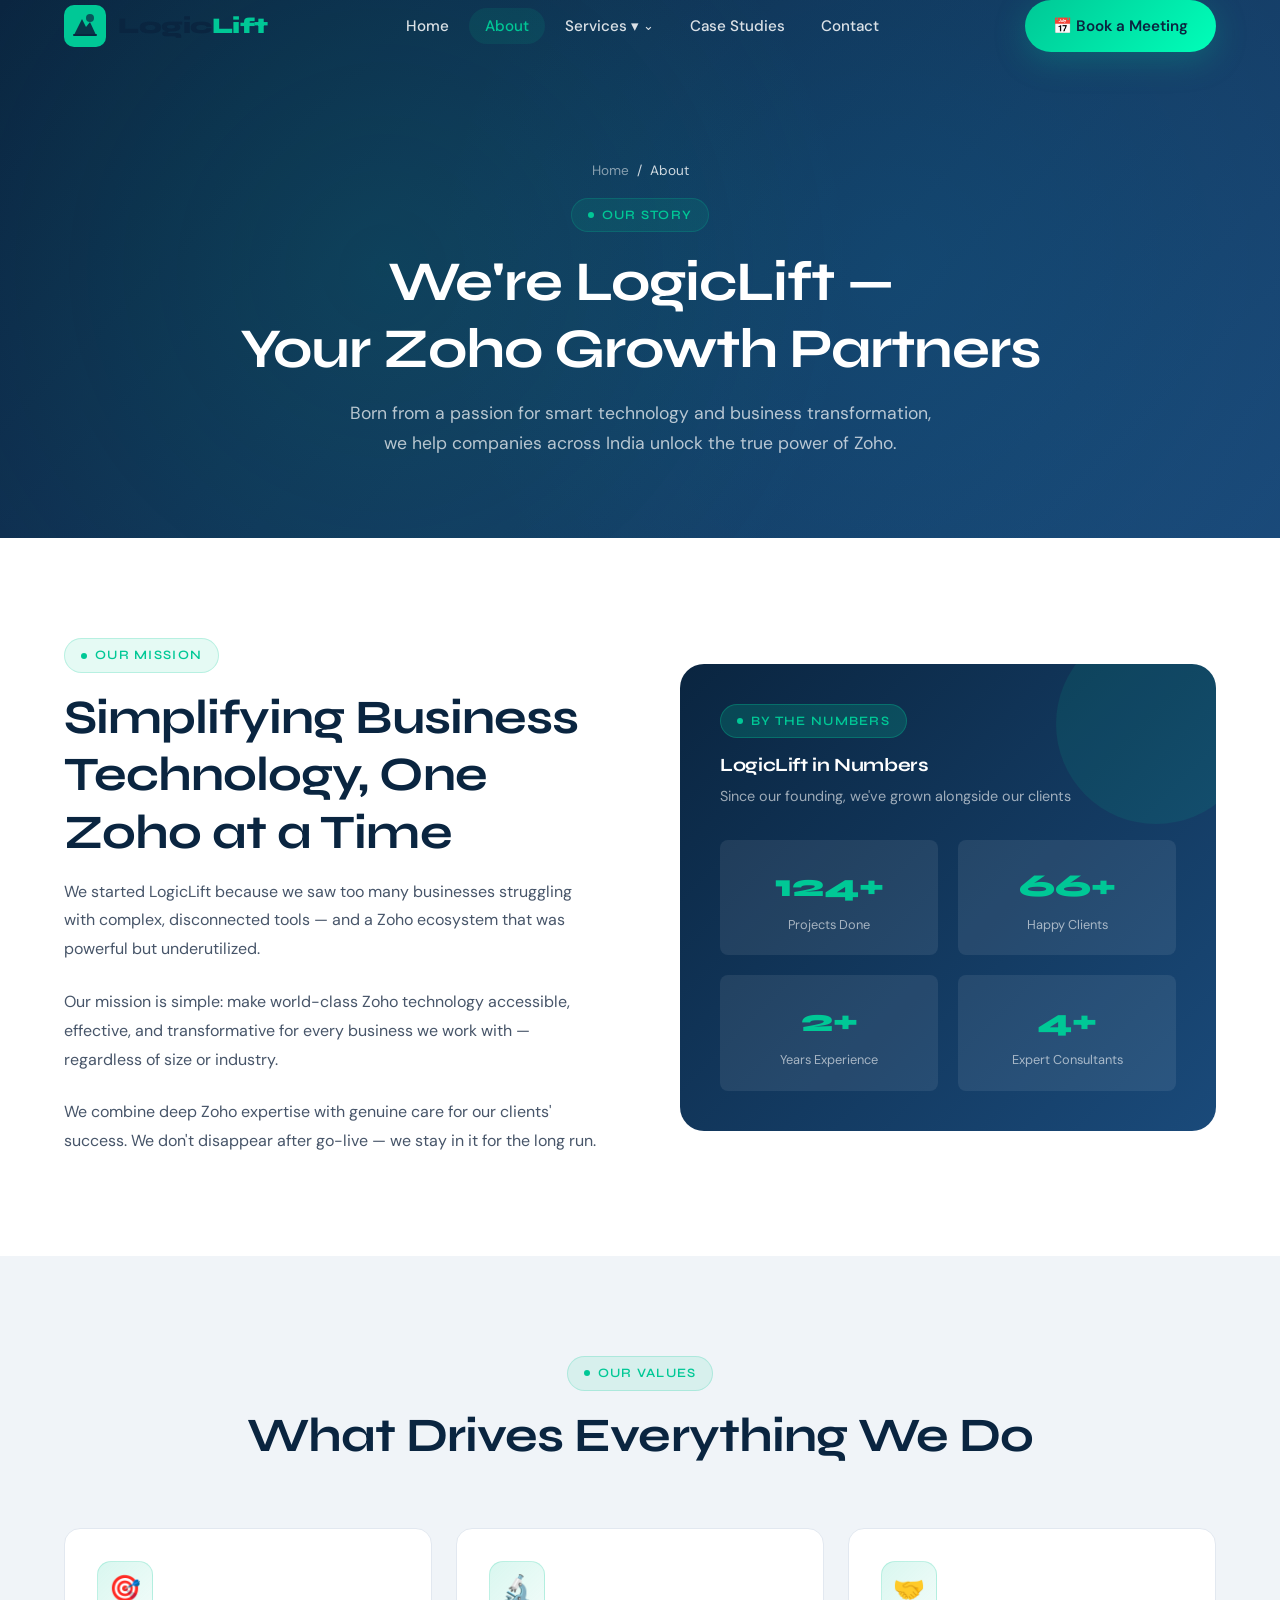
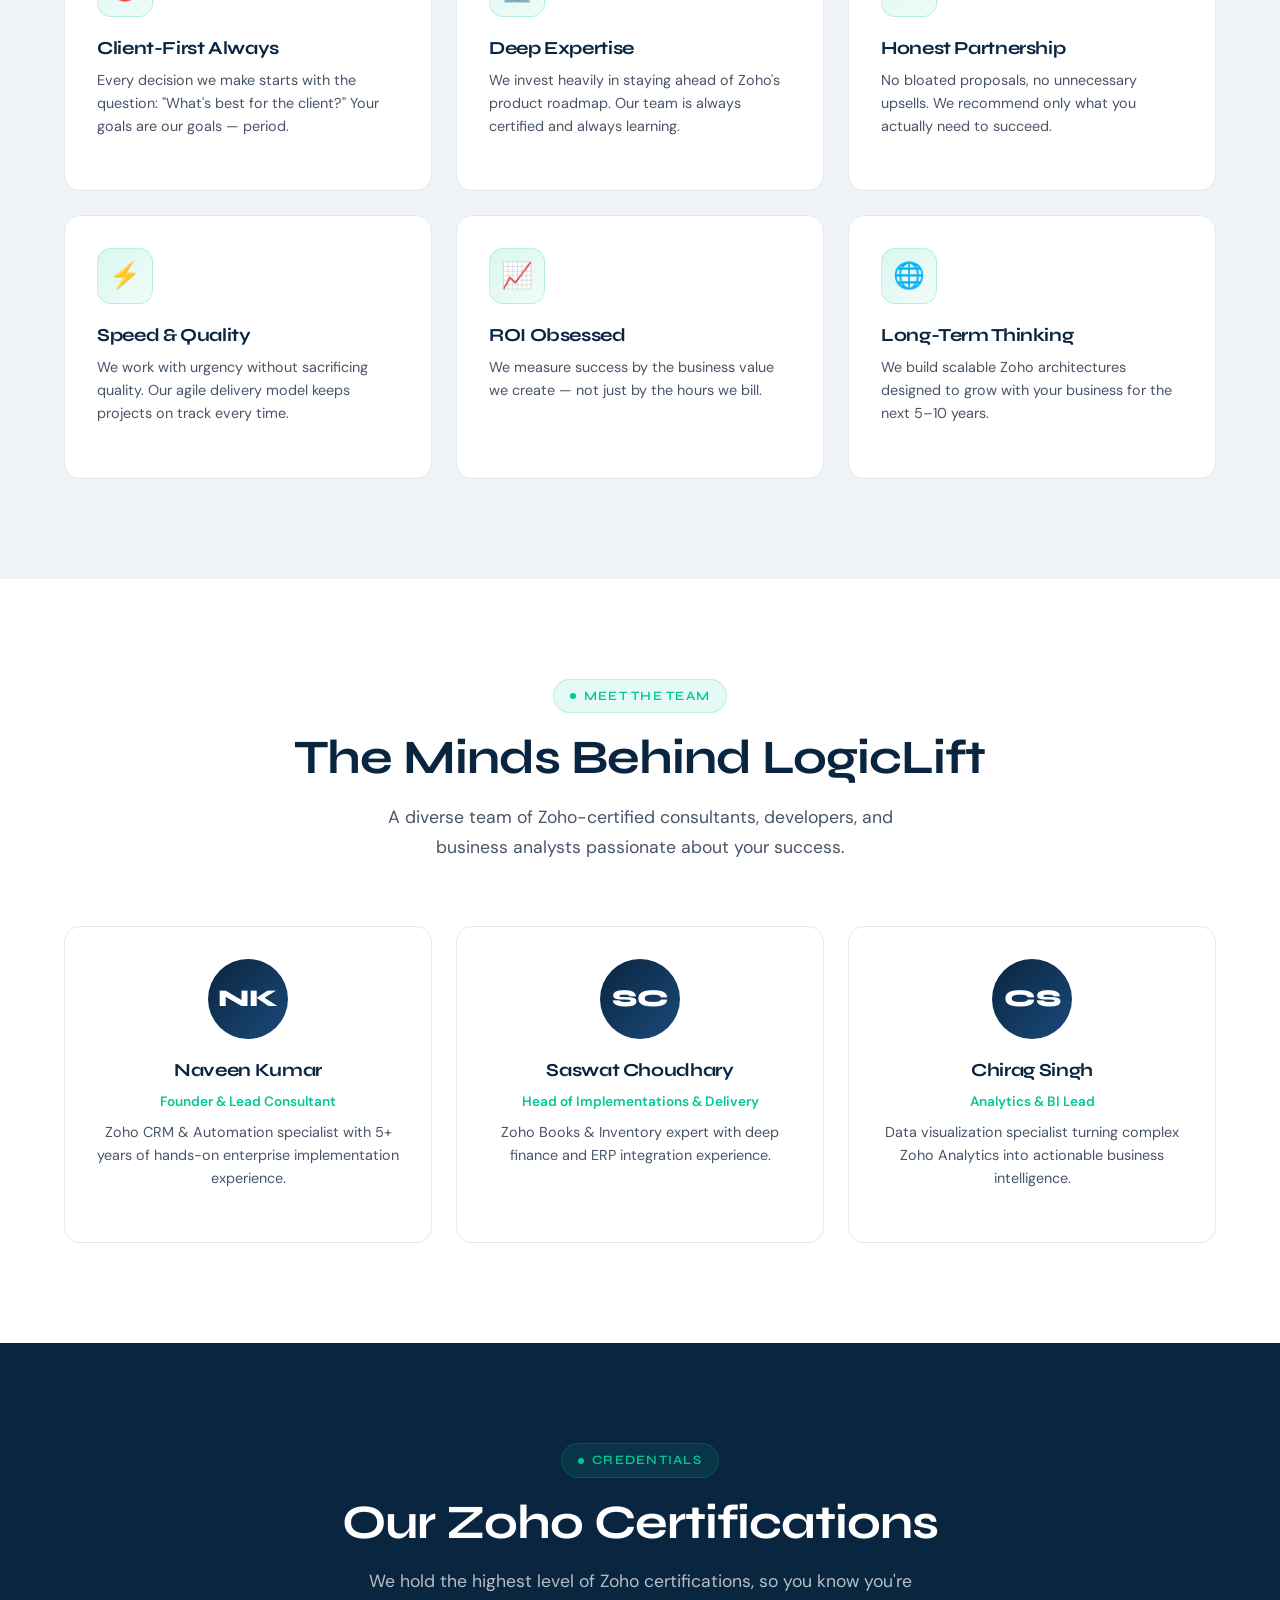
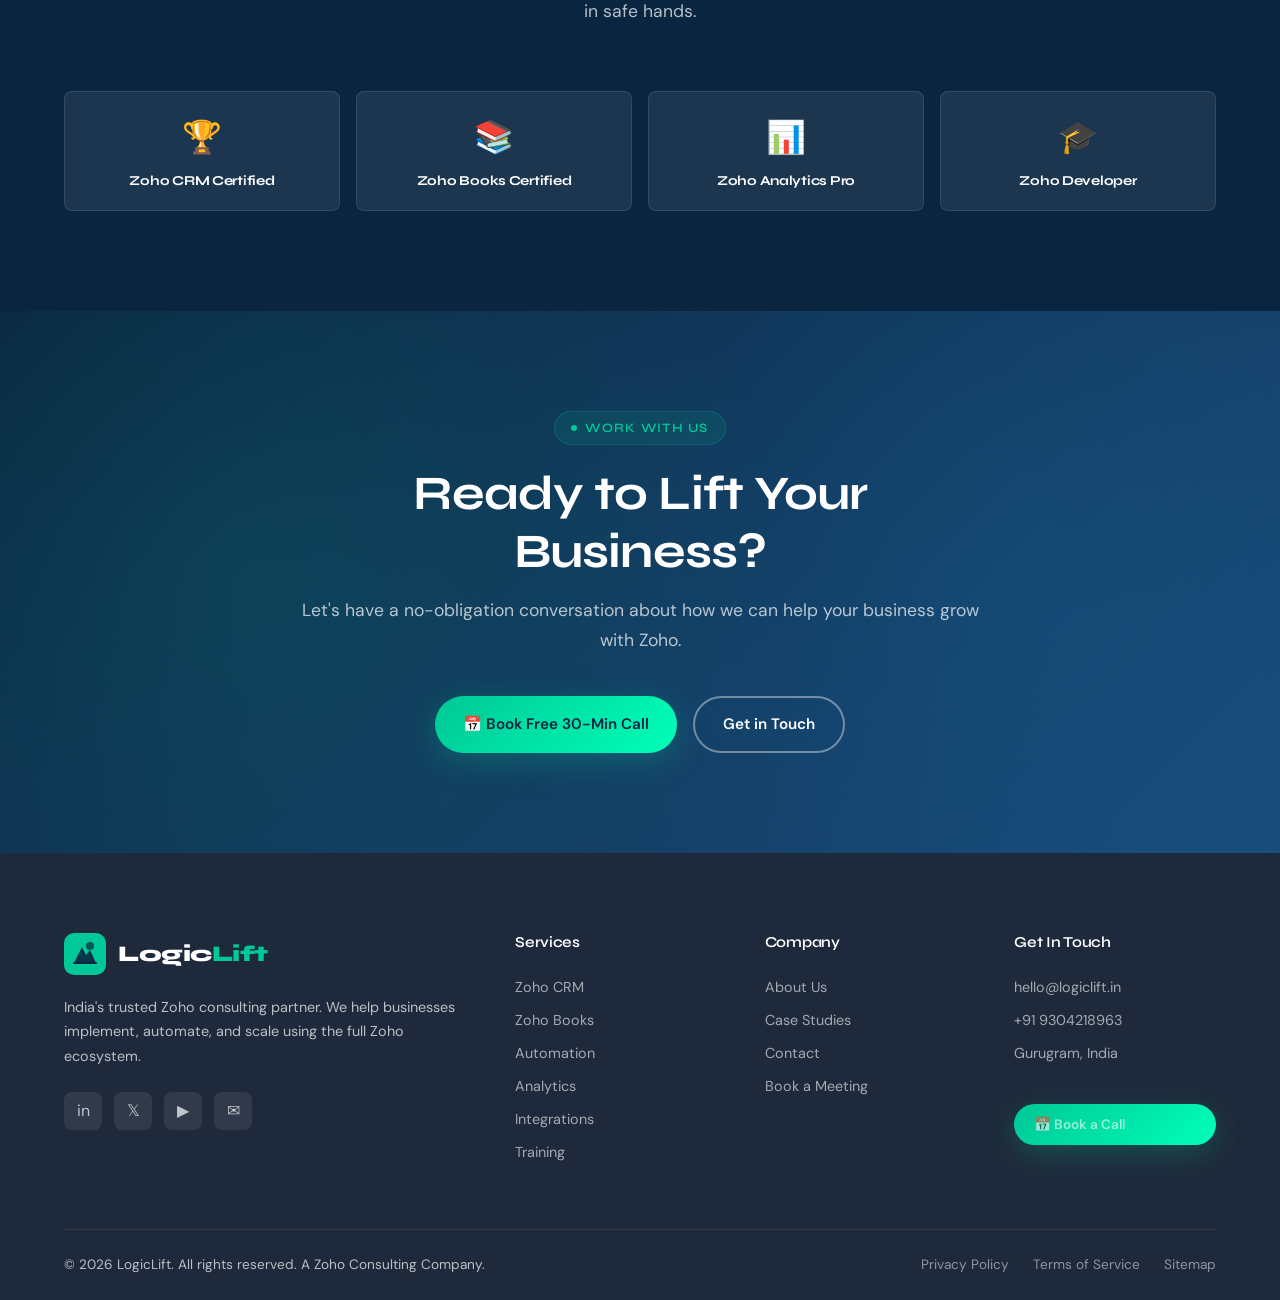
==== commit 3edb87ea: "Update about.html" ====
--- a/pages/about.html
+++ b/pages/about.html
@@ -50,7 +50,7 @@
           <li><a href="contact.html" target="_blank">Contact</a></li>
         </ul>
         <div class="nav-cta">
-          <a href="pages/book.html" target="_blank" class="btn btn-primary">📅 Book a Meeting</a>
+          <a href="book.html" target="_blank" class="btn btn-primary">📅 Book a Meeting</a>
         </div>
         <button class="hamburger" id="hamburger"><span></span><span></span><span></span></button>
       </div>
@@ -71,7 +71,7 @@
     </div>
     <a href="case-studies.html" target="_blank">Case Studies</a>
     <a href="contact.html" target="_blank">Contact</a>
-    <a href="pages/book.html" target="_blank" style="color:#00C896; font-weight:700;">📅 Book a Meeting</a>
+    <a href="book.html" target="_blank" style="color:#00C896; font-weight:700;">📅 Book a Meeting</a>
   </div>
 
   <!-- PAGE HERO -->
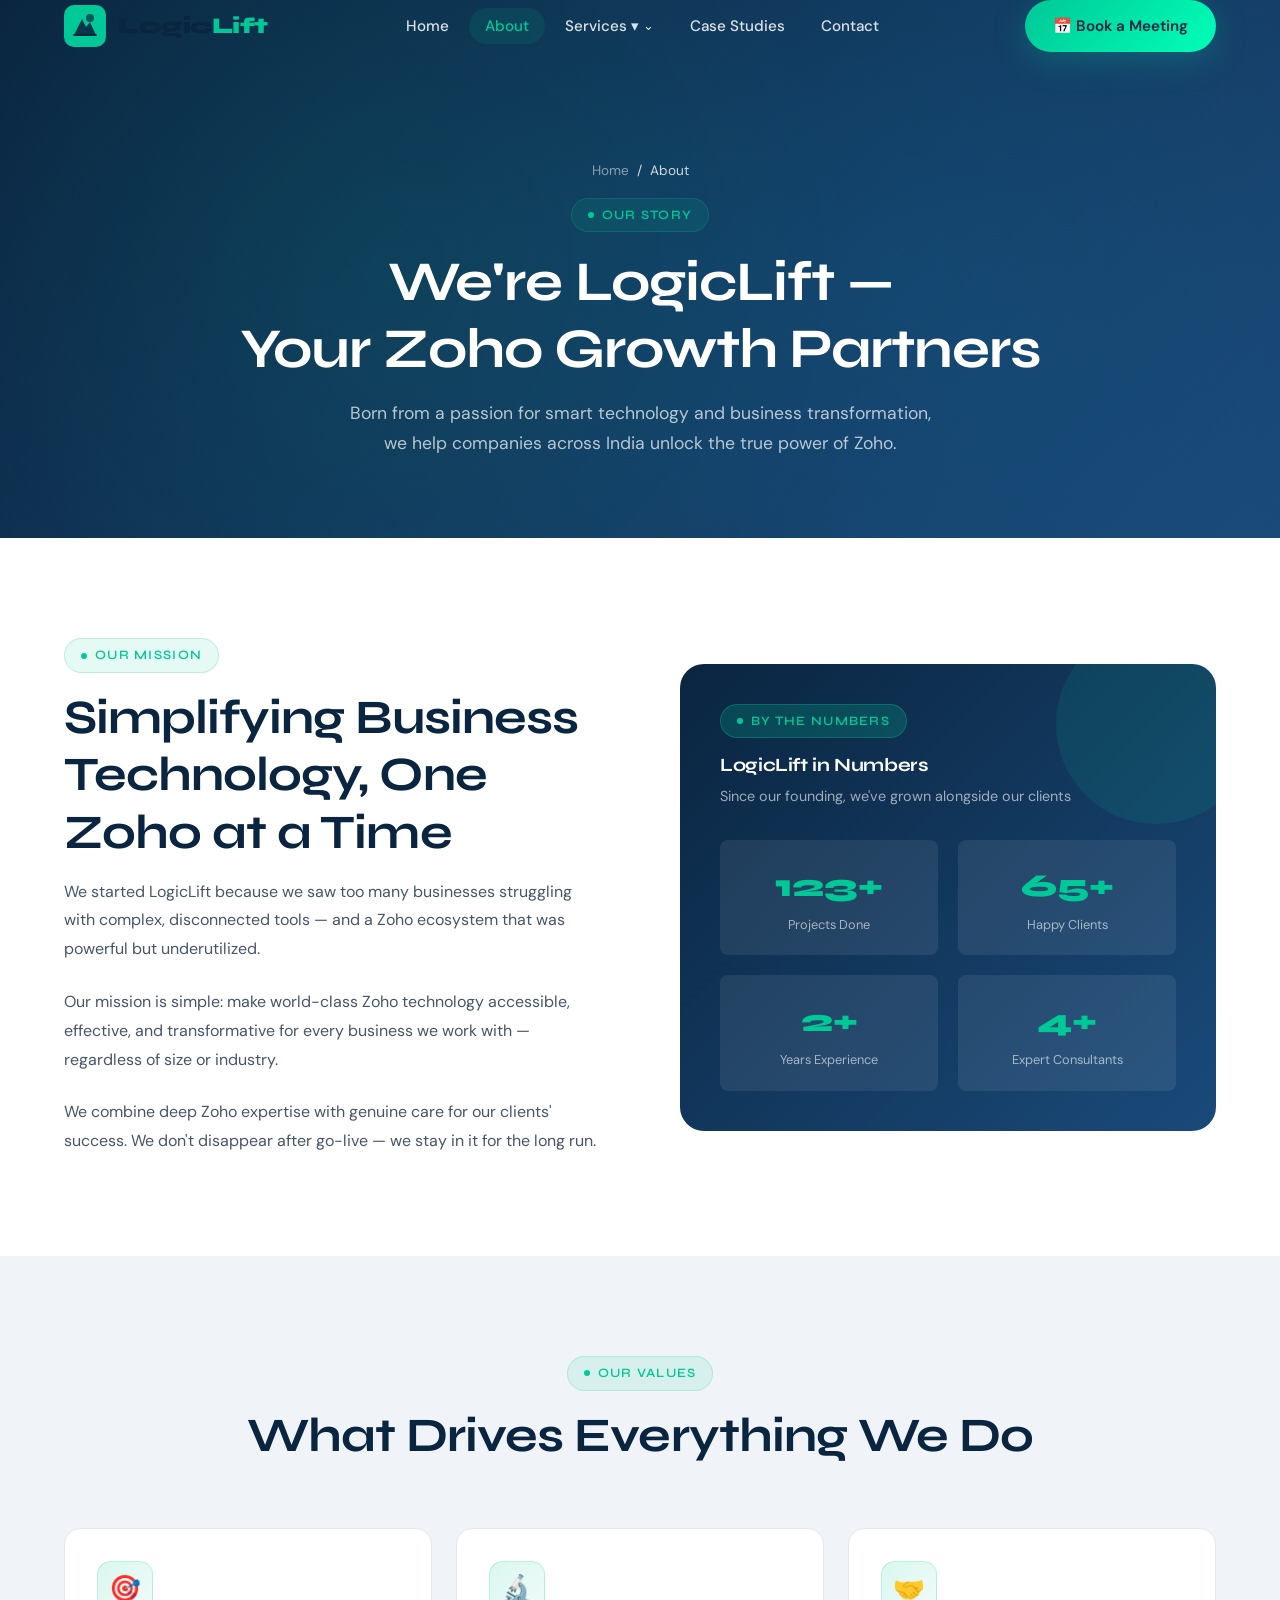
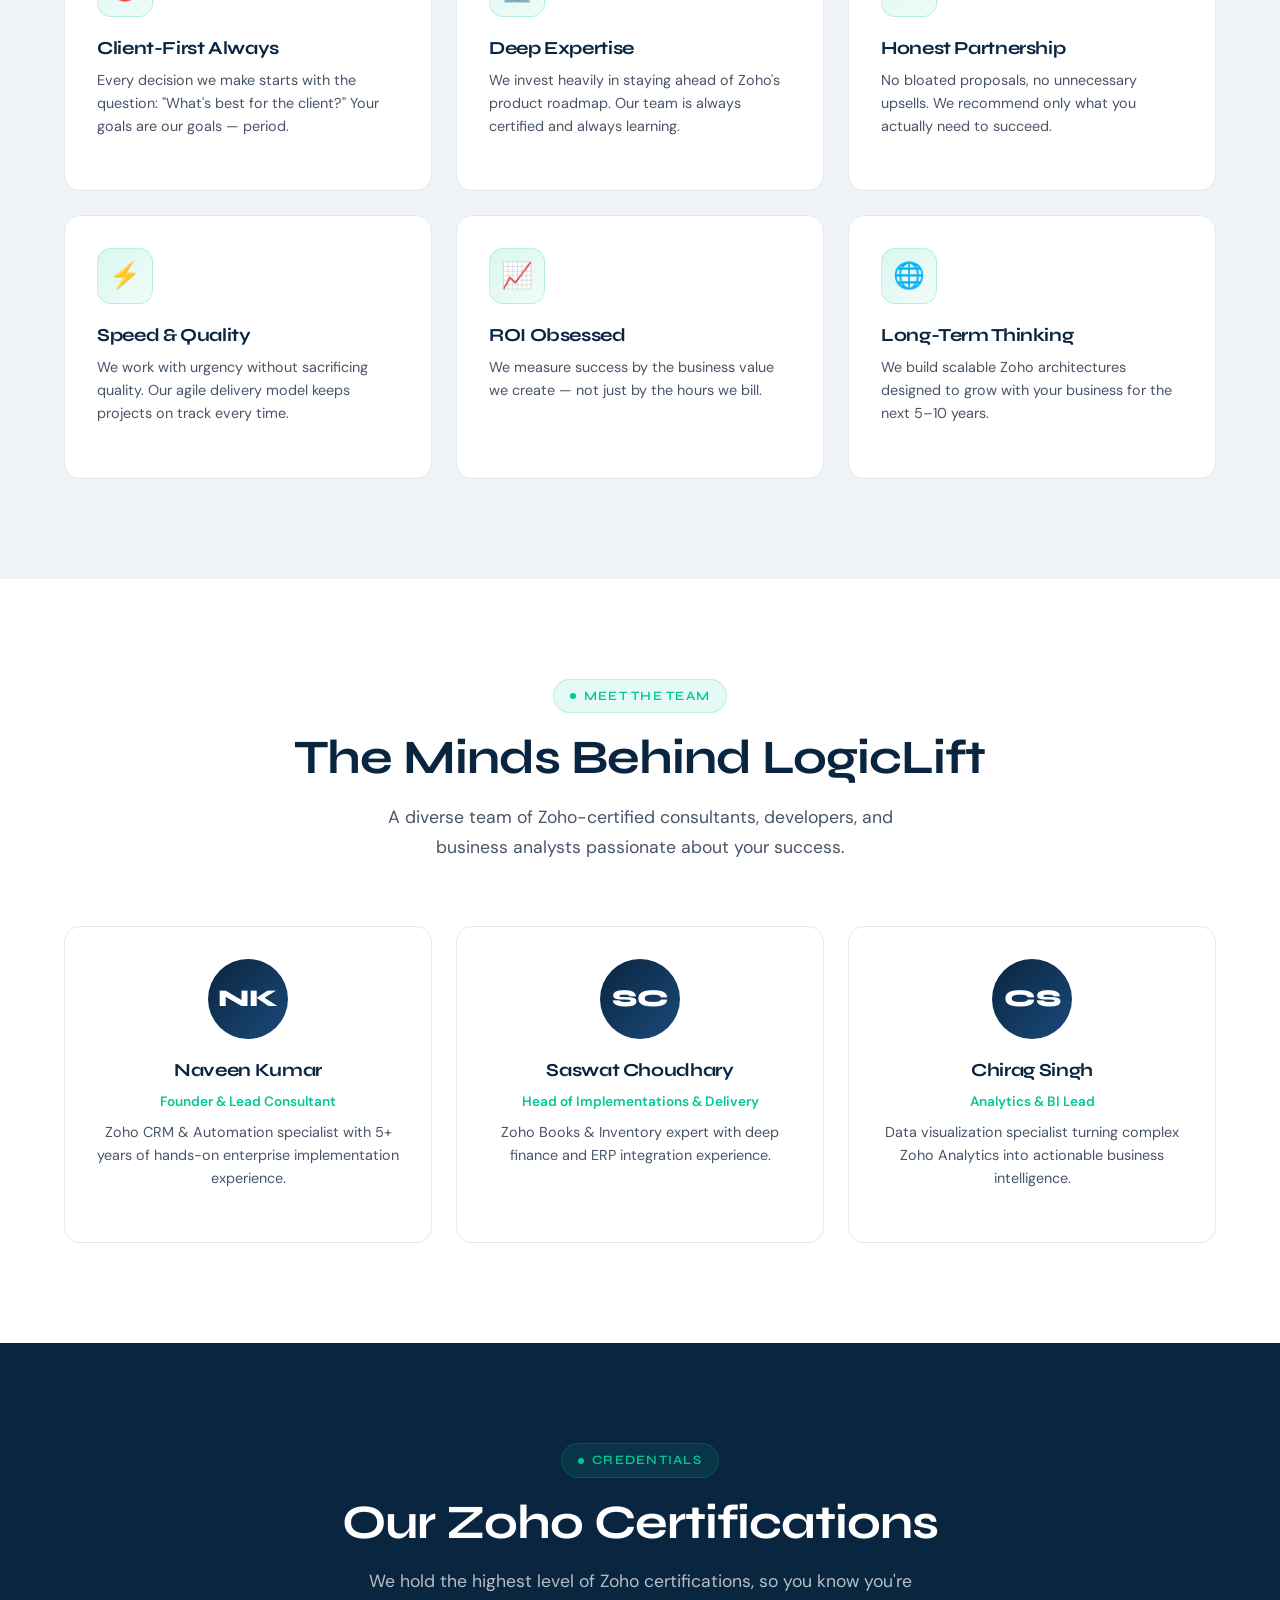
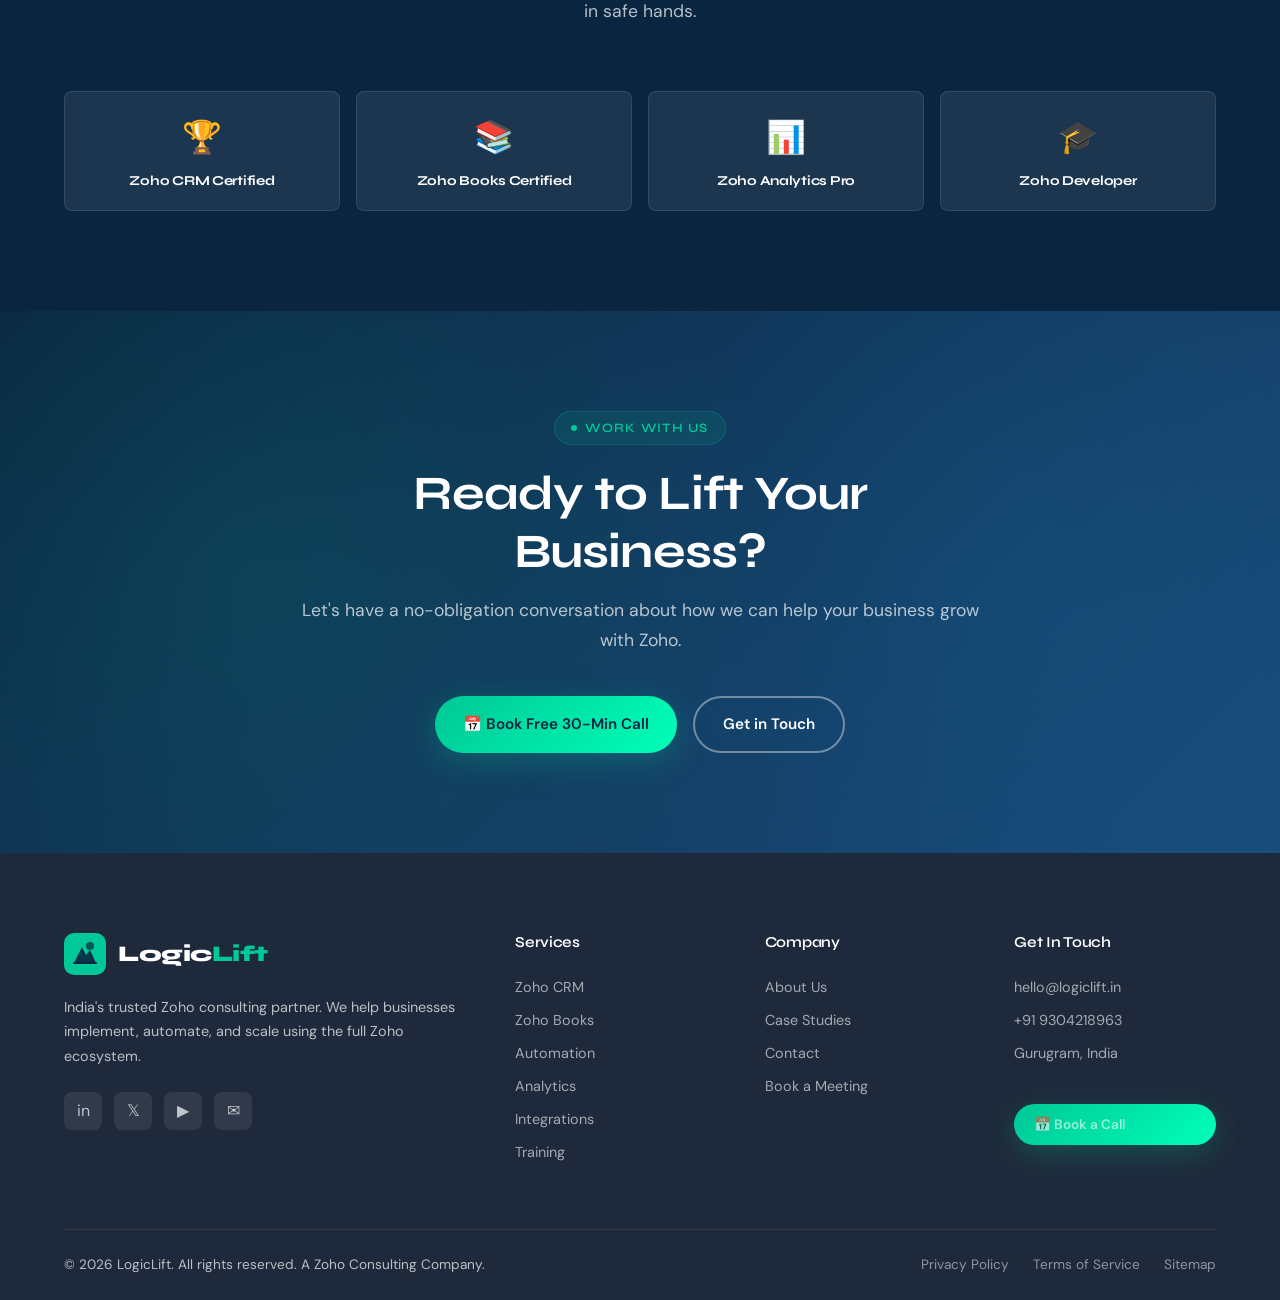
==== commit 7c1c9b61: "Update about.html" ====
--- a/pages/about.html
+++ b/pages/about.html
@@ -253,18 +253,18 @@
         </div>
         <div class="footer-col">
           <h4>Services</h4>
-          <a href="pages/service-crm.html" target="_blank">Zoho CRM</a>
-          <a href="pages/service-books.html" target="_blank">Zoho Books</a>
-          <a href="pages/service-automation.html" target="_blank">Automation</a>
-          <a href="pages/service-analytics.html" target="_blank">Analytics</a>
-          <a href="pages/service-integration.html" target="_blank">Integrations</a>
-          <a href="pages/service-training.html" target="_blank">Training</a>
+          <a href="service-crm.html" target="_blank">Zoho CRM</a>
+          <a href="service-books.html" target="_blank">Zoho Books</a>
+          <a href="service-automation.html" target="_blank">Automation</a>
+          <a href="service-analytics.html" target="_blank">Analytics</a>
+          <a href="service-integration.html" target="_blank">Integrations</a>
+          <a href="service-training.html" target="_blank">Training</a>
         </div>
         <div class="footer-col">
           <h4>Company</h4>
-          <a href="pages/about.html" target="_blank">About Us</a>
-          <a href="pages/case-studies.html" target="_blank">Case Studies</a>
-          <a href="pages/contact.html" target="_blank">Contact</a>
+          <a href="about.html" target="_blank">About Us</a>
+          <a href="case-studies.html" target="_blank">Case Studies</a>
+          <a href="contact.html" target="_blank">Contact</a>
           <a href="https://calendly.com/ayush1999hzb/30min" target="_blank">Book a Meeting</a>
         </div>
         <div class="footer-col">
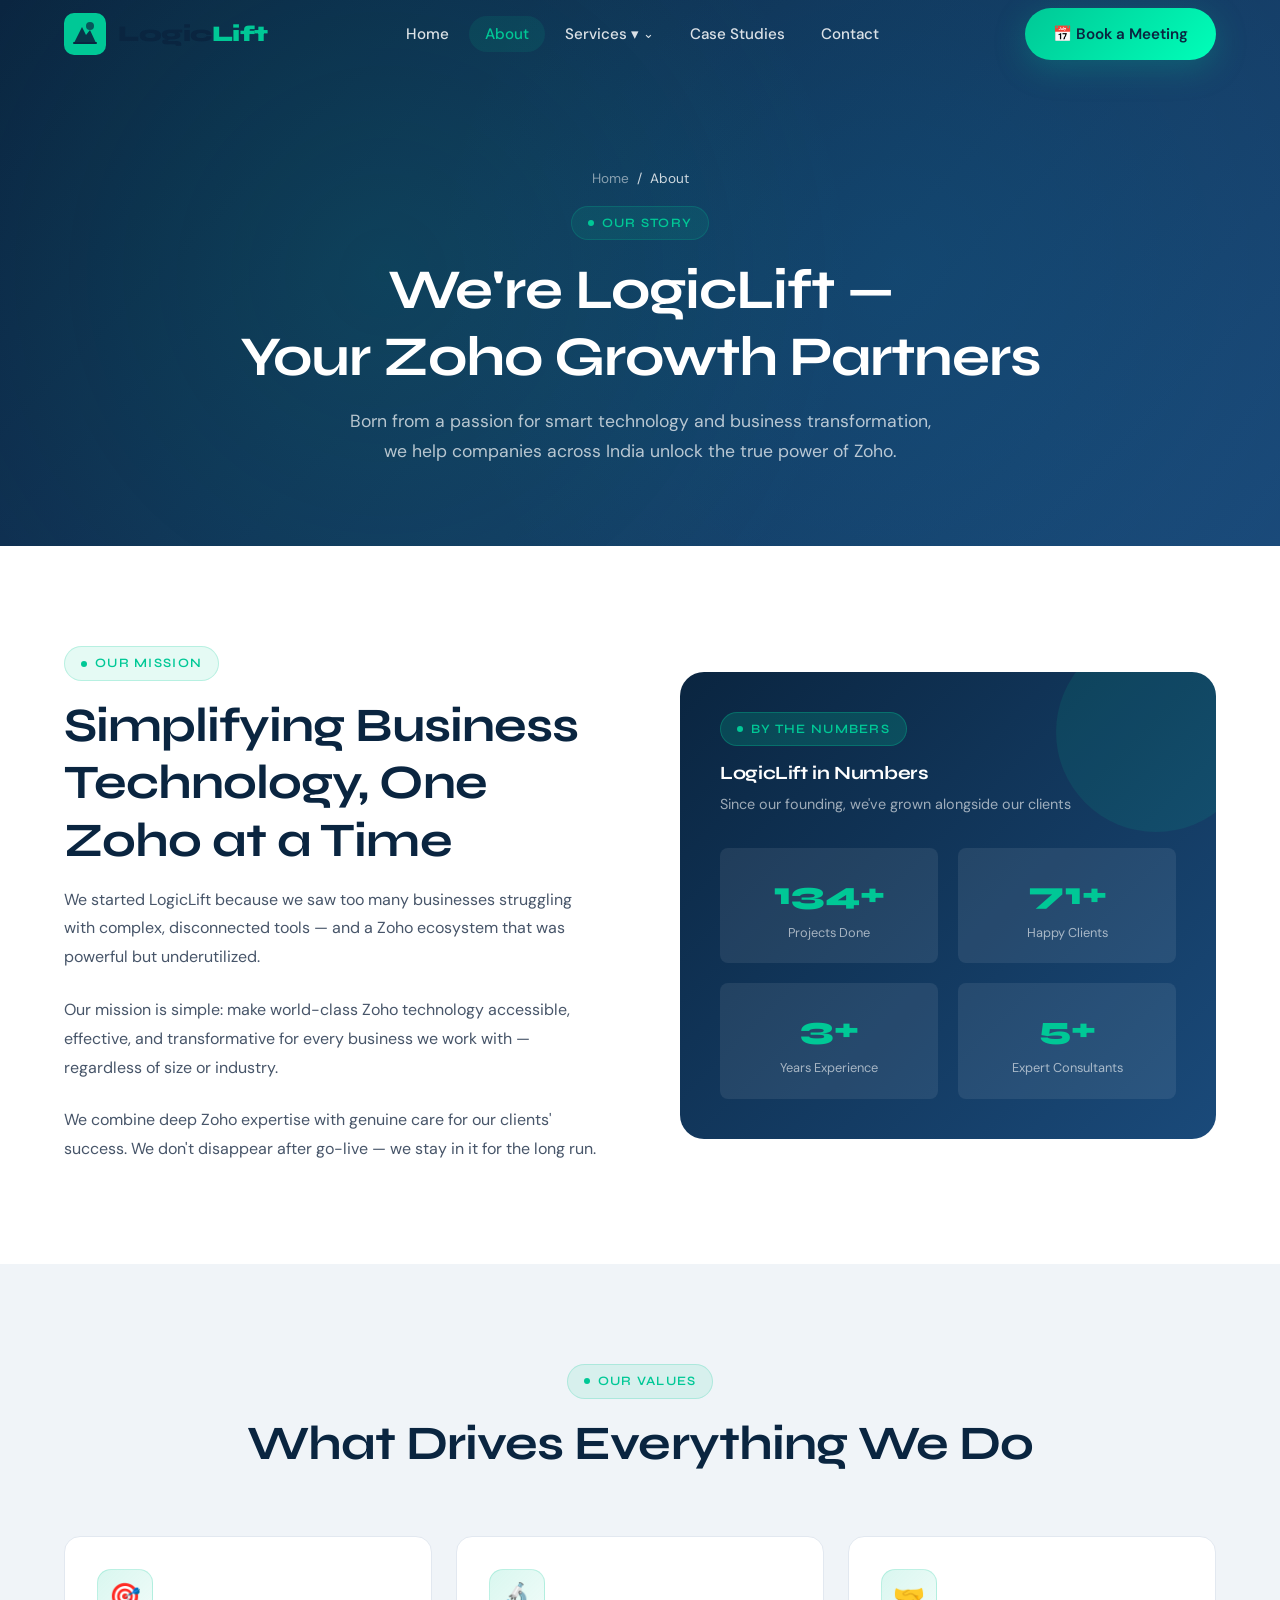
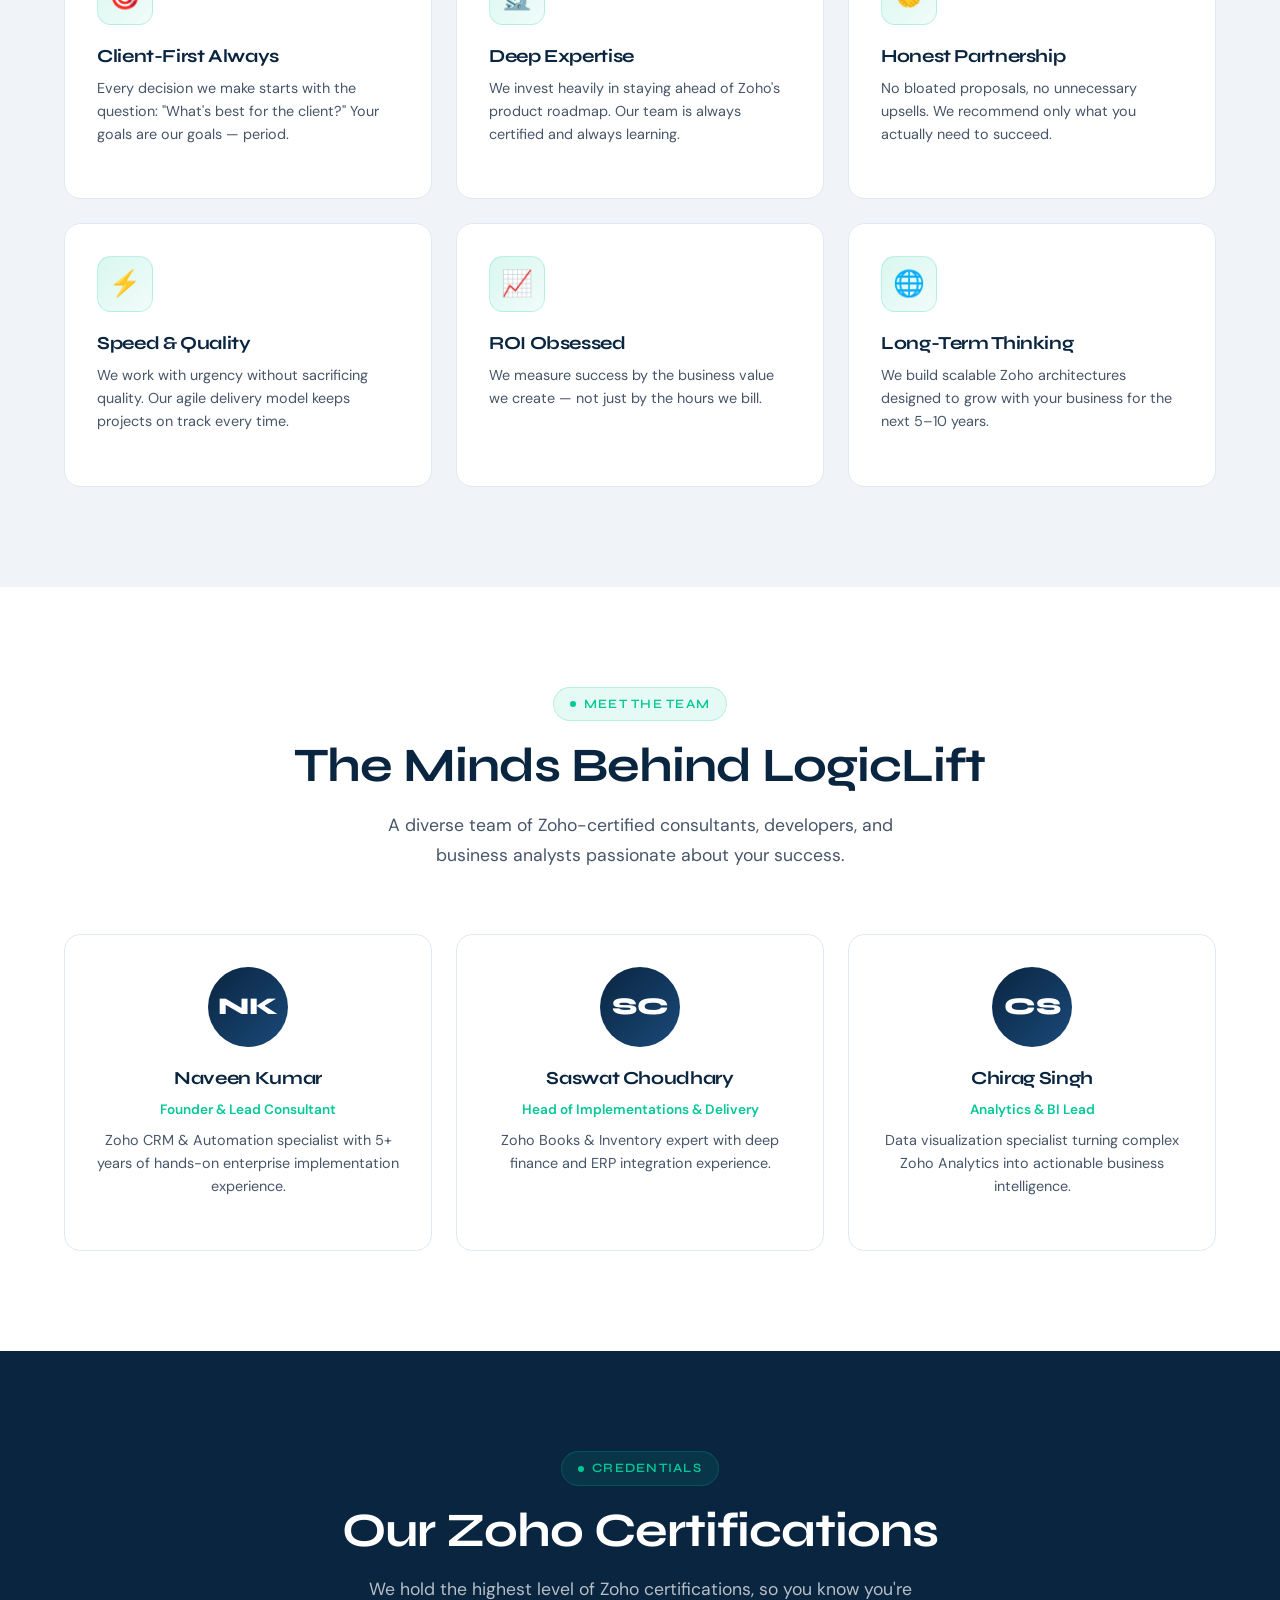
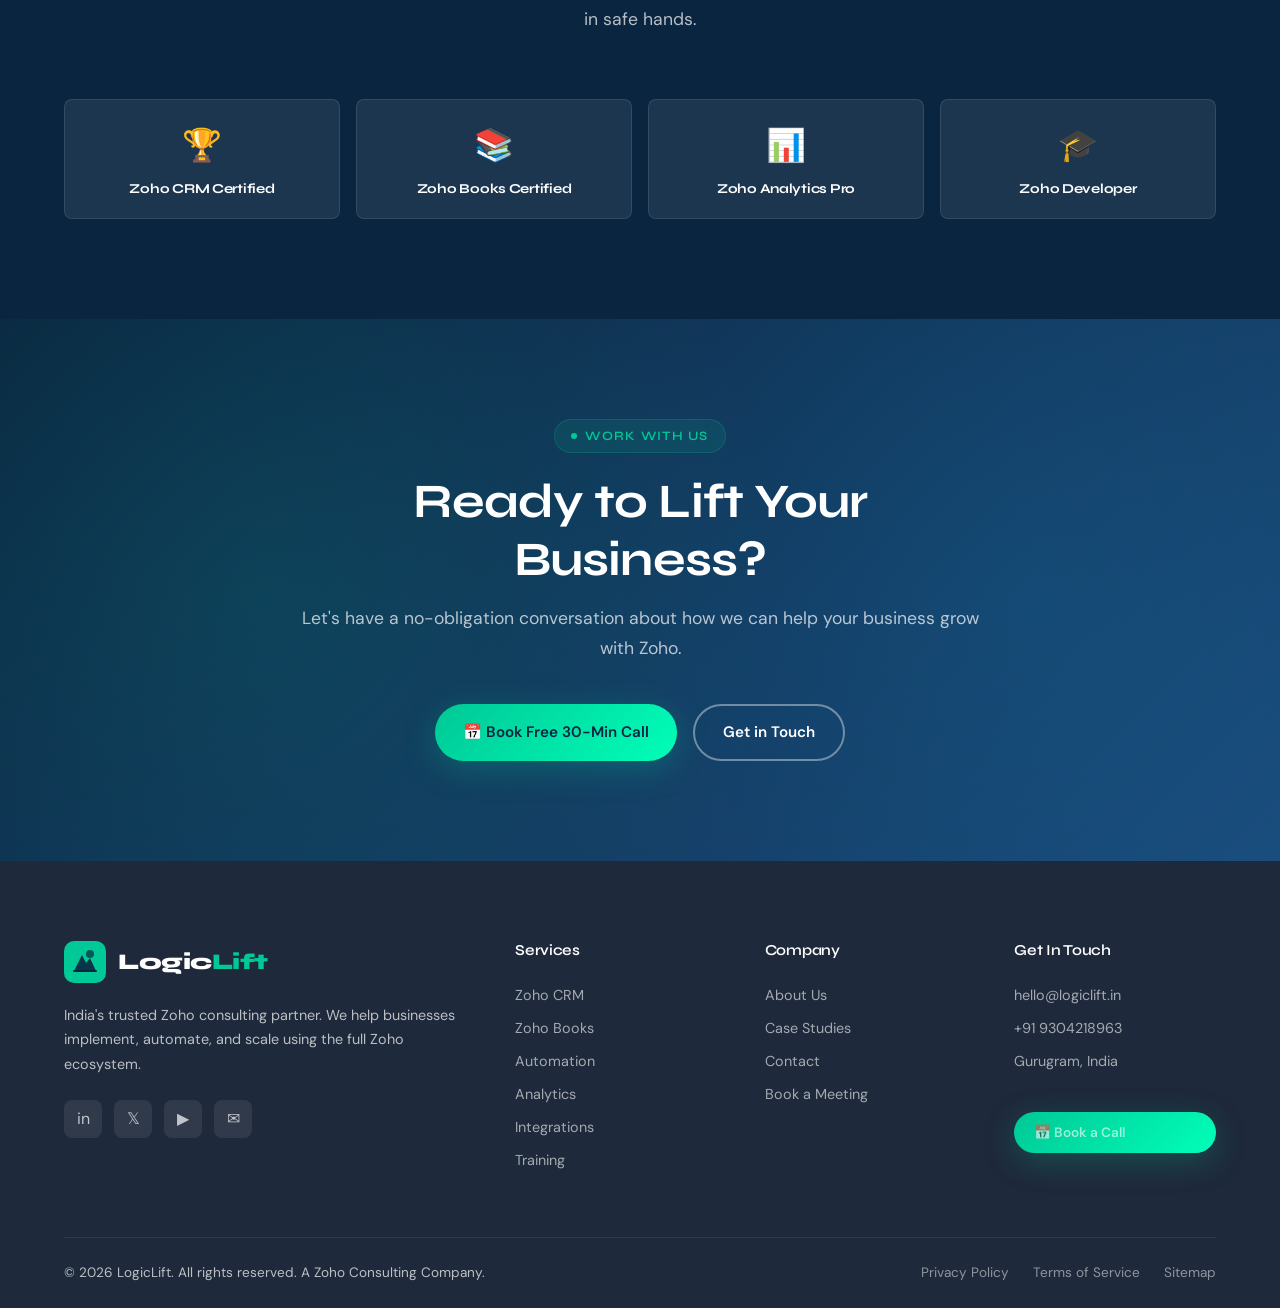
==== commit 57d07ec7: "Update about.html" ====
--- a/pages/about.html
+++ b/pages/about.html
@@ -38,19 +38,19 @@
           <li class="nav-dropdown">
             <a href="services.html" target="_blank">Services ▾</a>
             <div class="dropdown-menu">
-              <a href="service-crm.html" target="_blank"><span class="drop-icon">🎯</span> Zoho CRM Implementation</a>
-              <a href="service-books.html" target="_blank"><span class="drop-icon">📚</span> Zoho Books & Finance</a>
-              <a href="service-automation.html" target="_blank"><span class="drop-icon">⚡</span> Workflow Automation</a>
-              <a href="service-analytics.html" target="_blank"><span class="drop-icon">📊</span> Zoho Analytics & BI</a>
-              <a href="service-integration.html" target="_blank"><span class="drop-icon">🔗</span> Custom Integrations</a>
-              <a href="service-training.html" target="_blank"><span class="drop-icon">🎓</span> Training & Support</a>
+              <a href="service-crm.html"><span class="drop-icon">🎯</span> Zoho CRM Implementation</a>
+              <a href="service-books.html"><span class="drop-icon">📚</span> Zoho Books & Finance</a>
+              <a href="service-automation.html"><span class="drop-icon">⚡</span> Workflow Automation</a>
+              <a href="service-analytics.html"><span class="drop-icon">📊</span> Zoho Analytics & BI</a>
+              <a href="service-integration.html"><span class="drop-icon">🔗</span> Custom Integrations</a>
+              <a href="service-training.html"><span class="drop-icon">🎓</span> Training & Support</a>
             </div>
           </li>
-          <li><a href="case-studies.html" target="_blank">Case Studies</a></li>
-          <li><a href="contact.html" target="_blank">Contact</a></li>
+          <li><a href="case-studies.html">Case Studies</a></li>
+          <li><a href="contact.html">Contact</a></li>
         </ul>
         <div class="nav-cta">
-          <a href="book.html" target="_blank" class="btn btn-primary">📅 Book a Meeting</a>
+          <a href="book.html" class="btn btn-primary">📅 Book a Meeting</a>
         </div>
         <button class="hamburger" id="hamburger"><span></span><span></span><span></span></button>
       </div>
@@ -62,16 +62,16 @@
     <a href="about.html">About</a>
     <a href="#" class="mobile-service-toggle">Services ▾</a>
     <div class="mobile-submenu" style="display:none;">
-      <a href="service-crm.html" target="_blank">🎯 Zoho CRM</a>
-      <a href="service-books.html" target="_blank">📚 Zoho Books</a>
-      <a href="service-automation.html" target="_blank">⚡ Automation</a>
-      <a href="service-analytics.html" target="_blank">📊 Analytics</a>
-      <a href="service-integration.html" target="_blank">🔗 Integrations</a>
-      <a href="service-training.html" target="_blank">🎓 Training</a>
-    </div>
-    <a href="case-studies.html" target="_blank">Case Studies</a>
-    <a href="contact.html" target="_blank">Contact</a>
-    <a href="book.html" target="_blank" style="color:#00C896; font-weight:700;">📅 Book a Meeting</a>
+      <a href="service-crm.html">🎯 Zoho CRM</a>
+      <a href="service-books.html">📚 Zoho Books</a>
+      <a href="service-automation.html">⚡ Automation</a>
+      <a href="service-analytics.html">📊 Analytics</a>
+      <a href="service-integration.html">🔗 Integrations</a>
+      <a href="service-training.html">🎓 Training</a>
+    </div>
+    <a href="case-studies.html">Case Studies</a>
+    <a href="contact.html">Contact</a>
+    <a href="book.html" style="color:#00C896; font-weight:700;">📅 Book a Meeting</a>
   </div>
 
   <!-- PAGE HERO -->
@@ -221,7 +221,7 @@
         <p>Let's have a no-obligation conversation about how we can help your business grow with Zoho.</p>
         <div class="cta-actions">
           <a href="https://calendly.com/ayush1999hzb/30min" target="_blank" class="btn btn-primary">📅 Book Free 30-Min Call</a>
-          <a href="contact.html" target="_blank" class="btn btn-outline">Get in Touch</a>
+          <a href="contact.html" class="btn btn-outline">Get in Touch</a>
         </div>
       </div>
     </div>
@@ -253,19 +253,19 @@
         </div>
         <div class="footer-col">
           <h4>Services</h4>
-          <a href="service-crm.html" target="_blank">Zoho CRM</a>
-          <a href="service-books.html" target="_blank">Zoho Books</a>
-          <a href="service-automation.html" target="_blank">Automation</a>
-          <a href="service-analytics.html" target="_blank">Analytics</a>
-          <a href="service-integration.html" target="_blank">Integrations</a>
-          <a href="service-training.html" target="_blank">Training</a>
+          <a href="service-crm.html">Zoho CRM</a>
+          <a href="service-books.html">Zoho Books</a>
+          <a href="service-automation.html">Automation</a>
+          <a href="service-analytics.html">Analytics</a>
+          <a href="service-integration.html">Integrations</a>
+          <a href="service-training.html">Training</a>
         </div>
         <div class="footer-col">
           <h4>Company</h4>
-          <a href="about.html" target="_blank">About Us</a>
-          <a href="case-studies.html" target="_blank">Case Studies</a>
-          <a href="contact.html" target="_blank">Contact</a>
-          <a href="https://calendly.com/ayush1999hzb/30min" target="_blank">Book a Meeting</a>
+          <a href="about.html">About Us</a>
+          <a href="case-studies.html">Case Studies</a>
+          <a href="contact.html">Contact</a>
+          <a href="book.html">Book a Meeting</a>
         </div>
         <div class="footer-col">
           <h4>Get In Touch</h4>
--- a/css/main.css
+++ b/css/main.css
@@ -143,7 +143,7 @@
 /* === Navigation === */
 .navbar {
   position: fixed;
-  top: 0;
+  top: 8px;
   left: 0;
   right: 0;
   height: var(--nav-height);
@@ -246,7 +246,9 @@
 
 .dropdown-menu {
   position: absolute;
-  top: calc(100% + 12px);
+  top: 100%;
+  padding-top: 20px;
+  background-clip: padding-box;
   left: 50%;
   transform: translateX(-50%) translateY(8px);
   width: 280px;
@@ -372,7 +374,7 @@
   overflow: hidden;
   display: flex;
   align-items: center;
-  padding-top: var(--nav-height);
+  padding-top: calc(var(--nav-height) + 8px);
 }
 
 .hero-bg-pattern {
@@ -1084,7 +1086,7 @@
 /* === Page Specific Hero === */
 .page-hero {
   background: var(--gradient);
-  padding: calc(var(--nav-height) + 80px) 0 80px;
+  padding: calc(var(--nav-height) + 88px) 0 80px;
   text-align: center;
   position: relative;
   overflow: hidden;
@@ -1548,6 +1550,20 @@
   .section { padding: 60px 0; }
   .footer-bottom { flex-direction: column; text-align: center; }
 }
+/* === Stats Banner === */
+.case-studies-stats {
+  display: grid;
+  grid-template-columns: repeat(4, 1fr);
+  gap: 24px;
+}
+
+@media (max-width: 768px) {
+  .case-studies-stats { grid-template-columns: repeat(2, 1fr); }
+}
+
+@media (max-width: 480px) {
+  .case-studies-stats { grid-template-columns: 1fr 1fr; gap: 16px; }
+}
 
 @media (max-width: 480px) {
   .hero-actions { flex-direction: column; }
@@ -1556,3 +1572,87 @@
   .dashboard-metrics { grid-template-columns: repeat(3, 1fr); }
   .why-card-stats { grid-template-columns: repeat(2, 1fr); }
 }
+/* === Case Study Cards — Mobile Width Fix === */
+@media (max-width: 768px) {
+
+  /* Cards take full width with no overflow */
+  .case-study-card {
+    width: 100%;
+    overflow: hidden;
+  }
+
+  /* Header padding tighter */
+  .cs-header {
+    padding: 20px;
+  }
+
+  /* Body padding tighter */
+  .cs-body {
+    padding: 20px;
+  }
+
+  /* Metrics — shrink font so 3 columns still fit */
+  .cs-metric-value {
+    font-size: 1.1rem;
+  }
+
+  .cs-metric-label {
+    font-size: 0.68rem;
+  }
+
+  .cs-metric {
+    padding: 10px 6px;
+  }
+
+  /* Tags strip wraps cleanly */
+  .case-study-card [style*="display:flex"] {
+    flex-wrap: wrap;
+  }
+
+  /* integration tags smaller */
+  .integration-tag {
+    font-size: 0.68rem;
+    padding: 3px 8px;
+  }
+
+  /* Title smaller */
+  .cs-title {
+    font-size: 1.1rem;
+  }
+}
+
+@media (max-width: 480px) {
+
+  /* Metrics stack to single column */
+  .cs-metrics {
+    grid-template-columns: 1fr 1fr !important;
+  }
+
+  .cs-header {
+    padding: 16px;
+  }
+
+  .cs-body {
+    padding: 16px;
+  }
+
+  .cs-title {
+    font-size: 1rem;
+  }
+
+  .cs-company {
+    font-size: 0.8rem;
+  }
+}
+@media (max-width: 768px) {
+  .case-study-grid {
+    grid-template-columns: 1fr;
+    gap: 20px;
+  }
+
+  /* Prevent ANY child from exceeding card width */
+  .case-study-card * {
+    max-width: 100%;
+    word-break: break-word;
+  }
+}
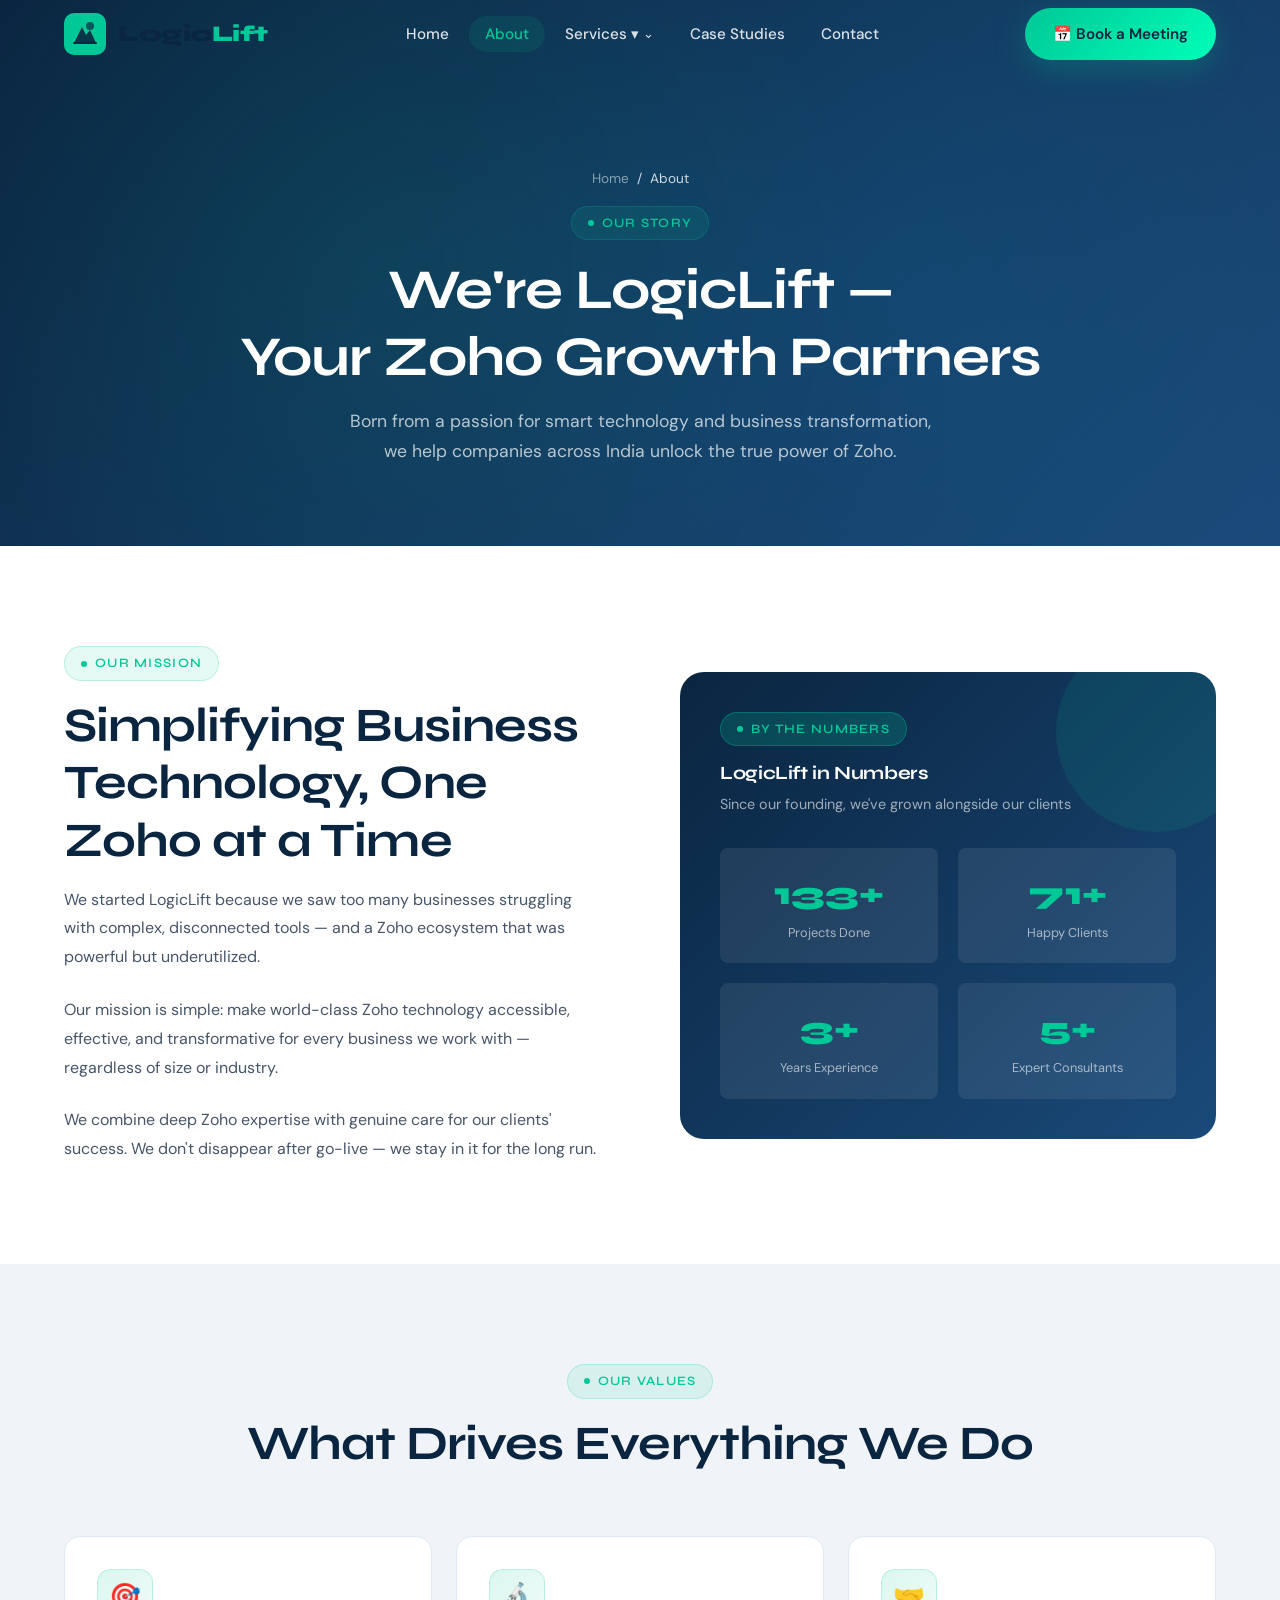
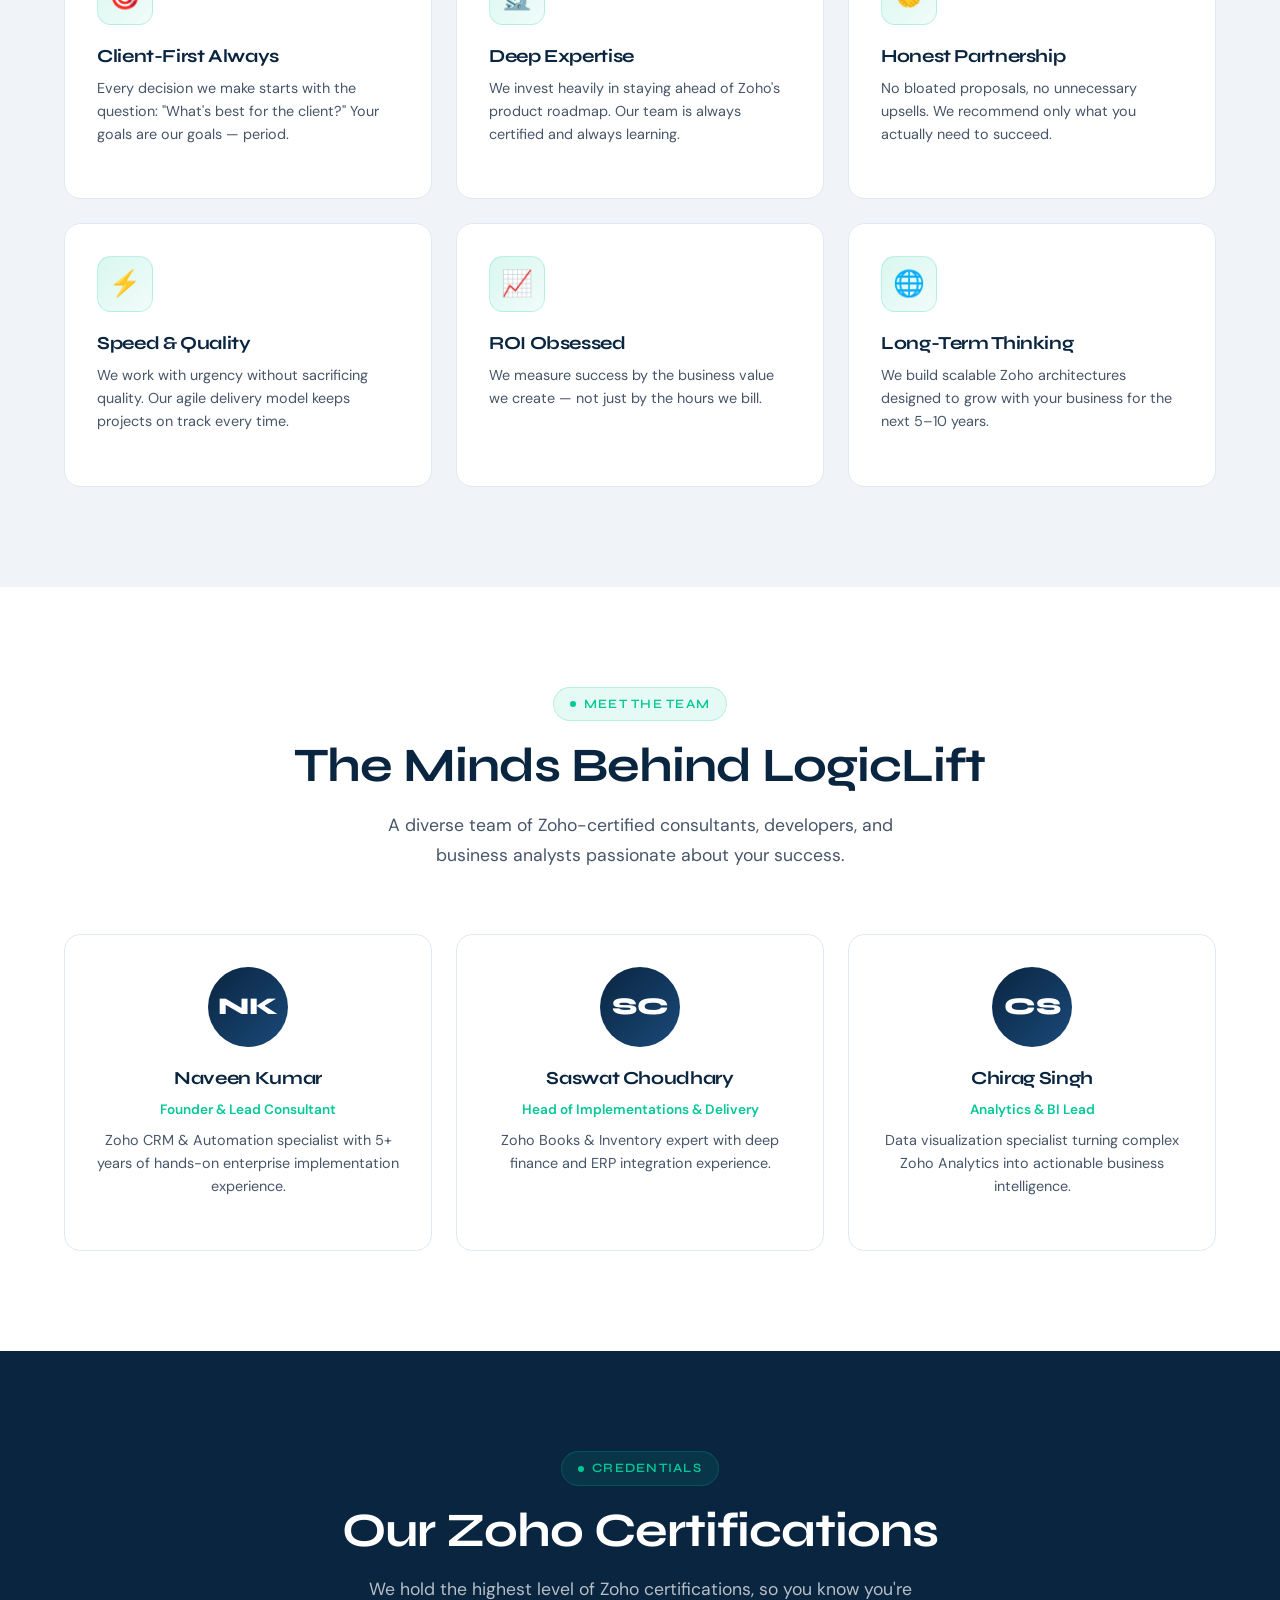
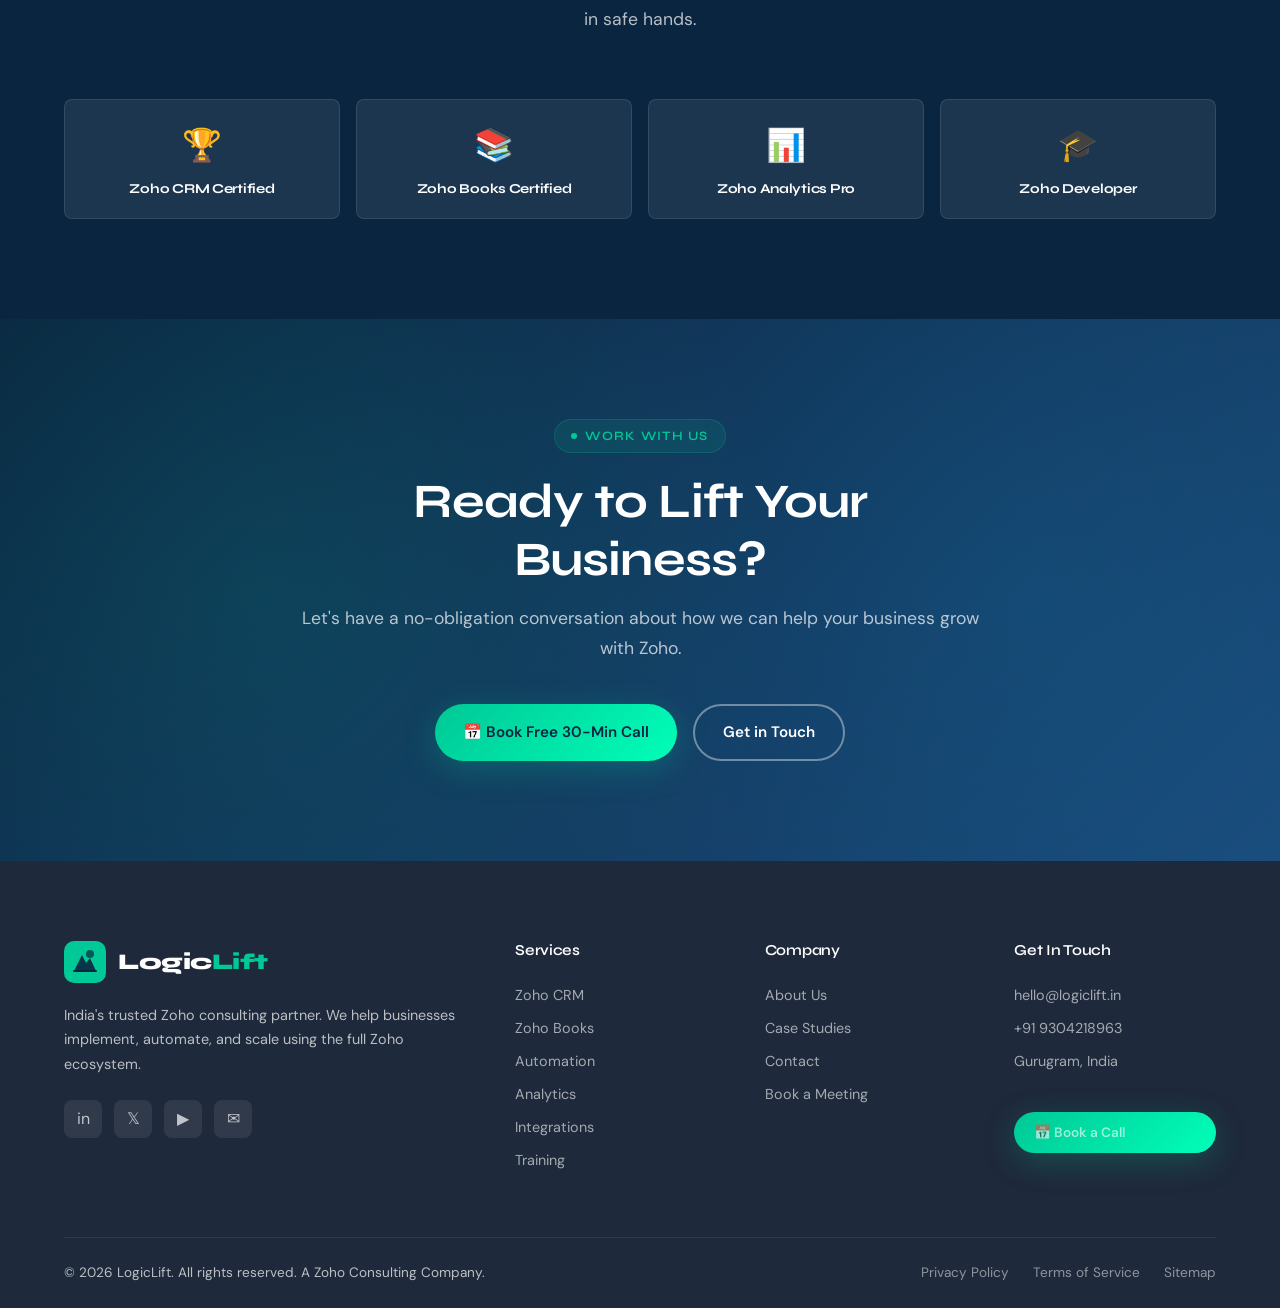
==== commit 96868bbf: "Update about.html" ====
--- a/pages/about.html
+++ b/pages/about.html
@@ -6,7 +6,7 @@
   <title>About LogicLift | Zoho Consulting Experts in India</title>
   <meta name="description" content="Learn about LogicLift — a team of passionate Zoho consultants helping businesses in India and globally implement, customize, and automate Zoho solutions.">
   <meta name="keywords" content="Zoho consulting company India, about LogicLift, Zoho partner India, Zoho experts, Zoho certified consultants">
-  <link rel="canonical" href="https://logiclift.in/about">
+  <link rel="canonical" href="https://logic-lift.onrender.com/about">
   <link rel="stylesheet" href="../css/main.css">
 
   <!--Favicons-->
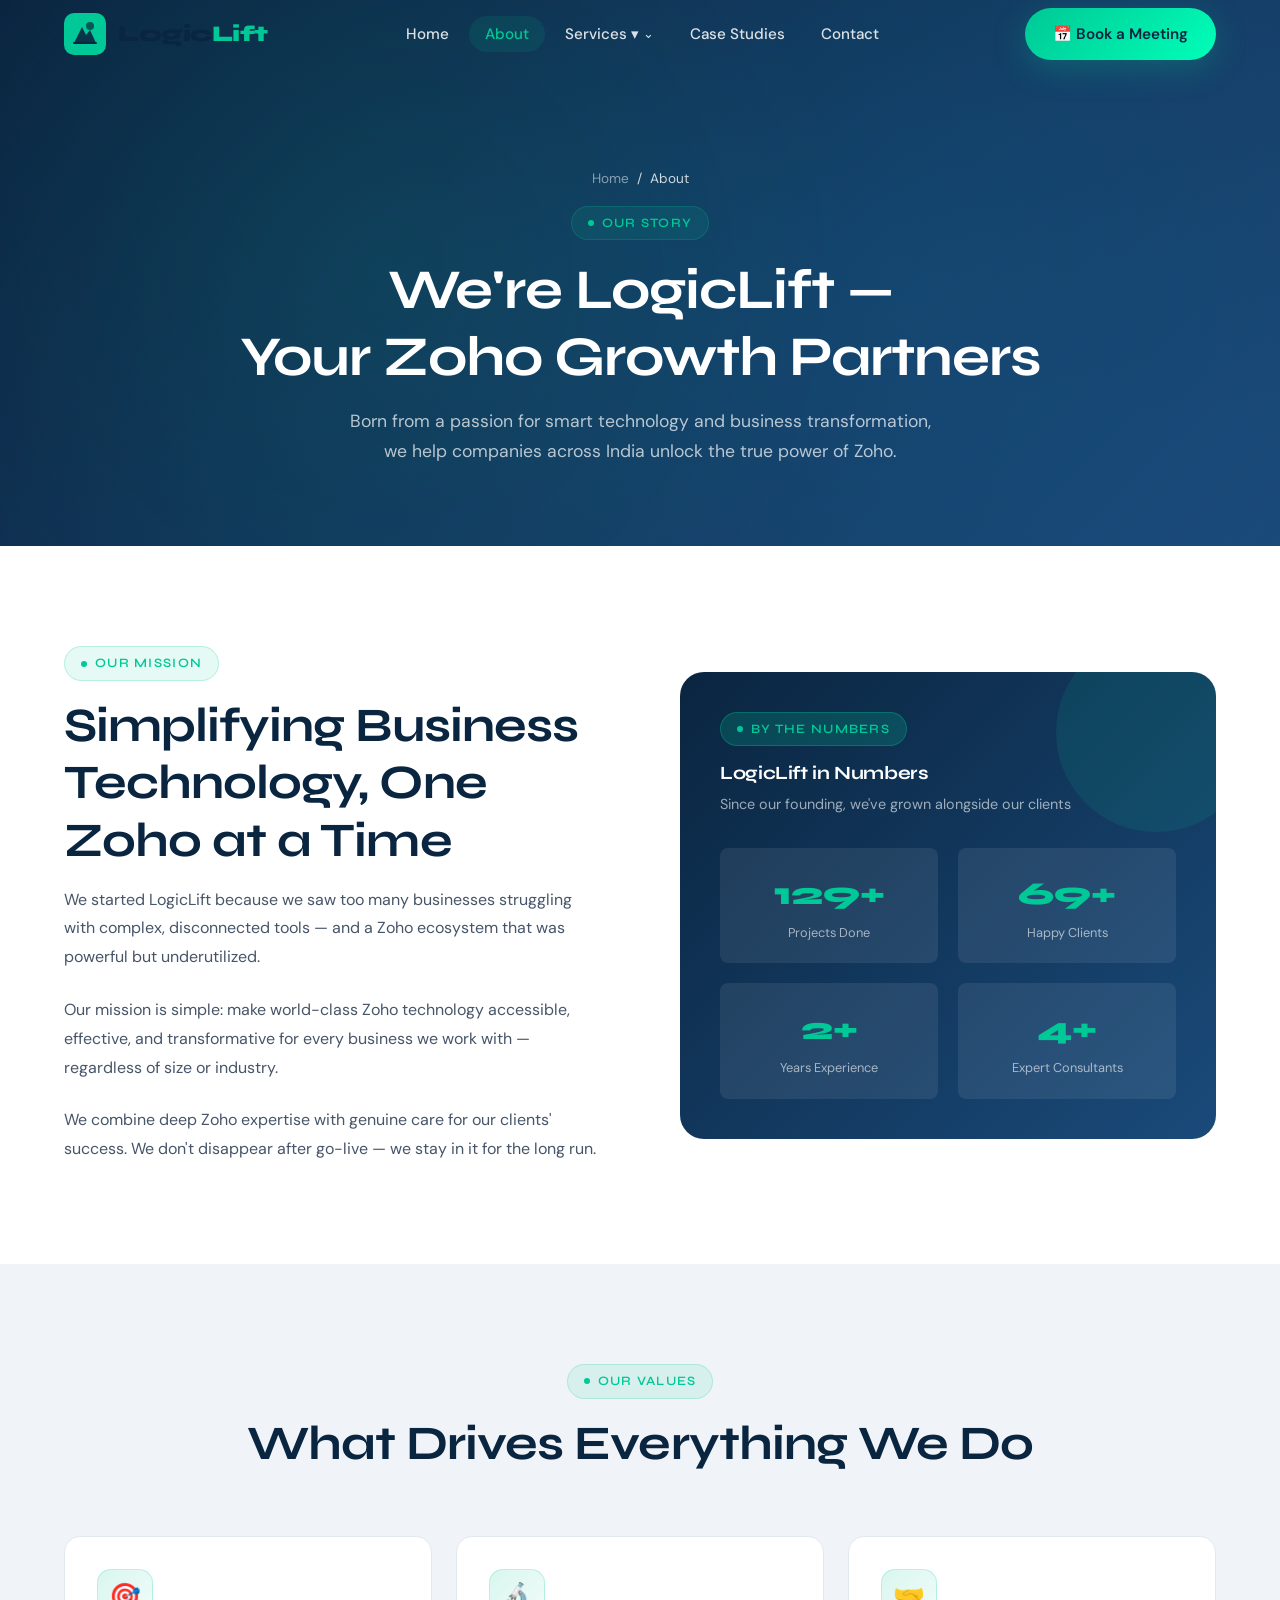
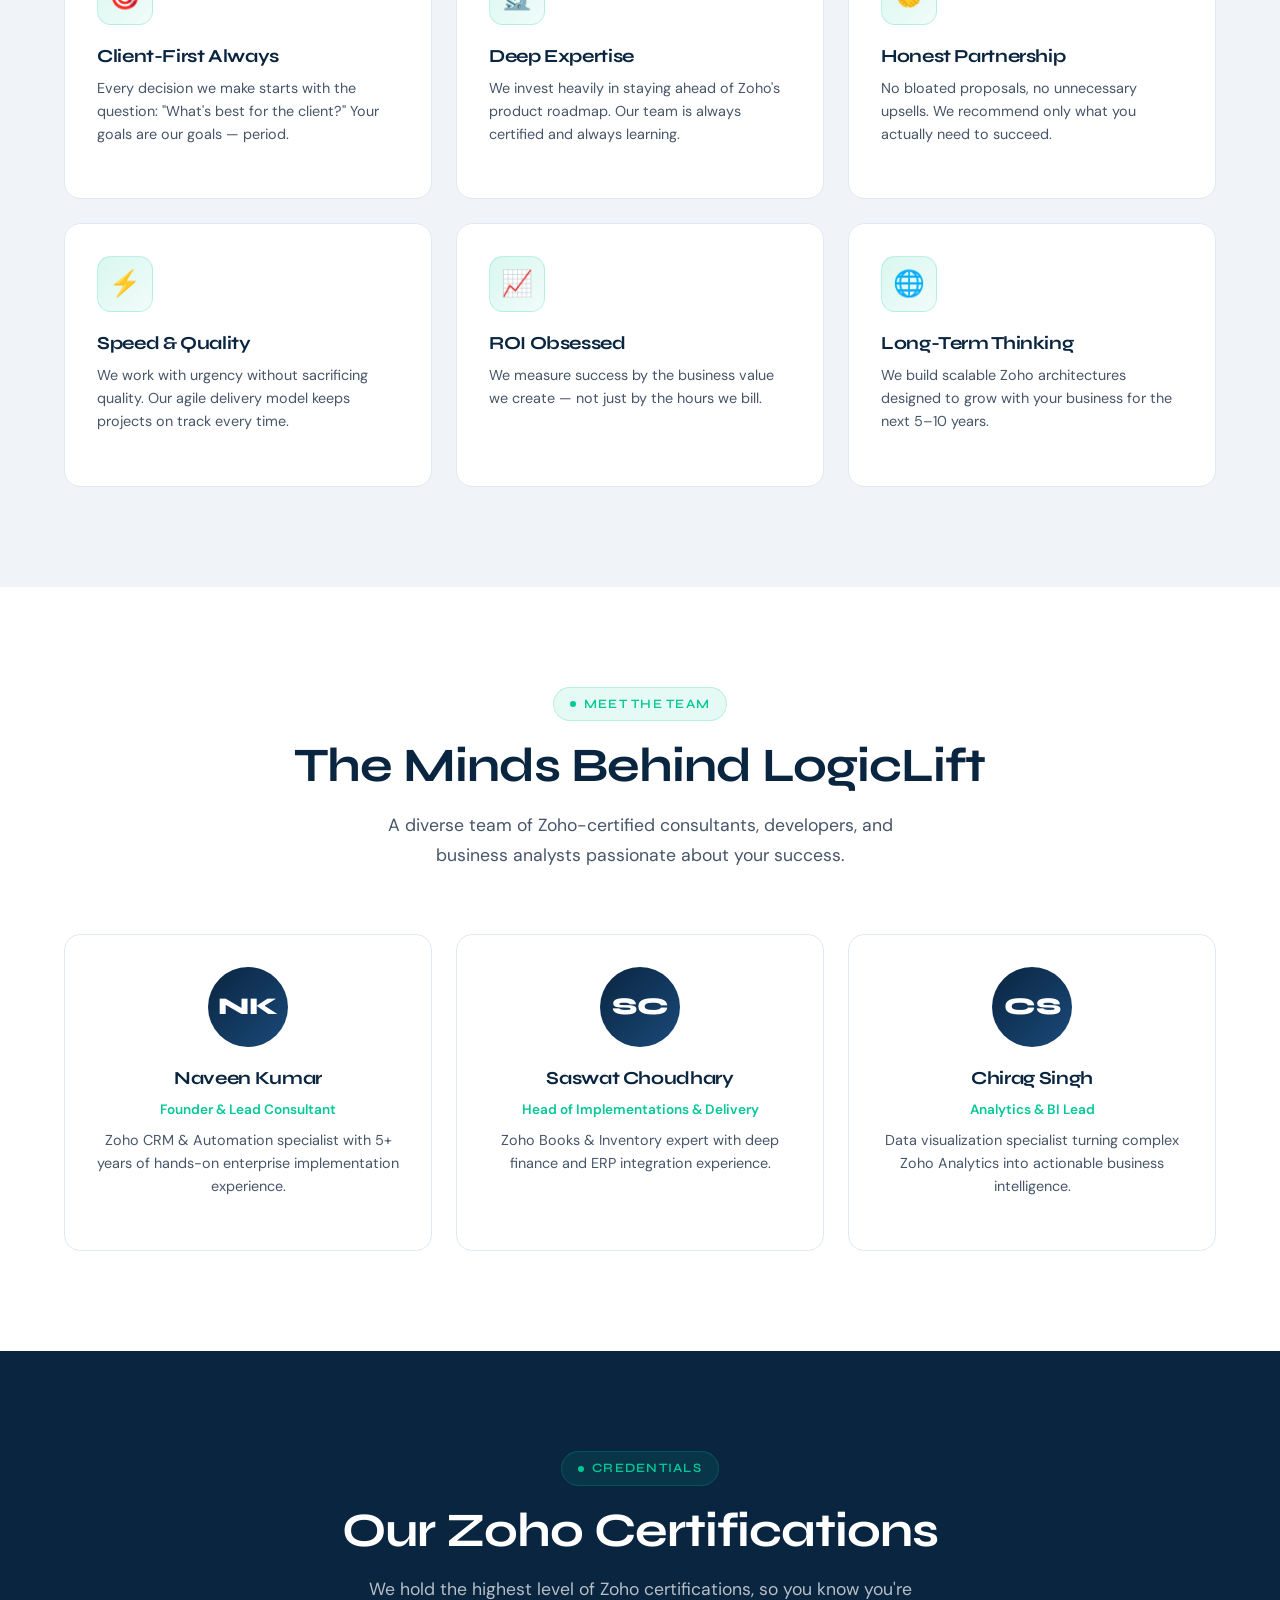
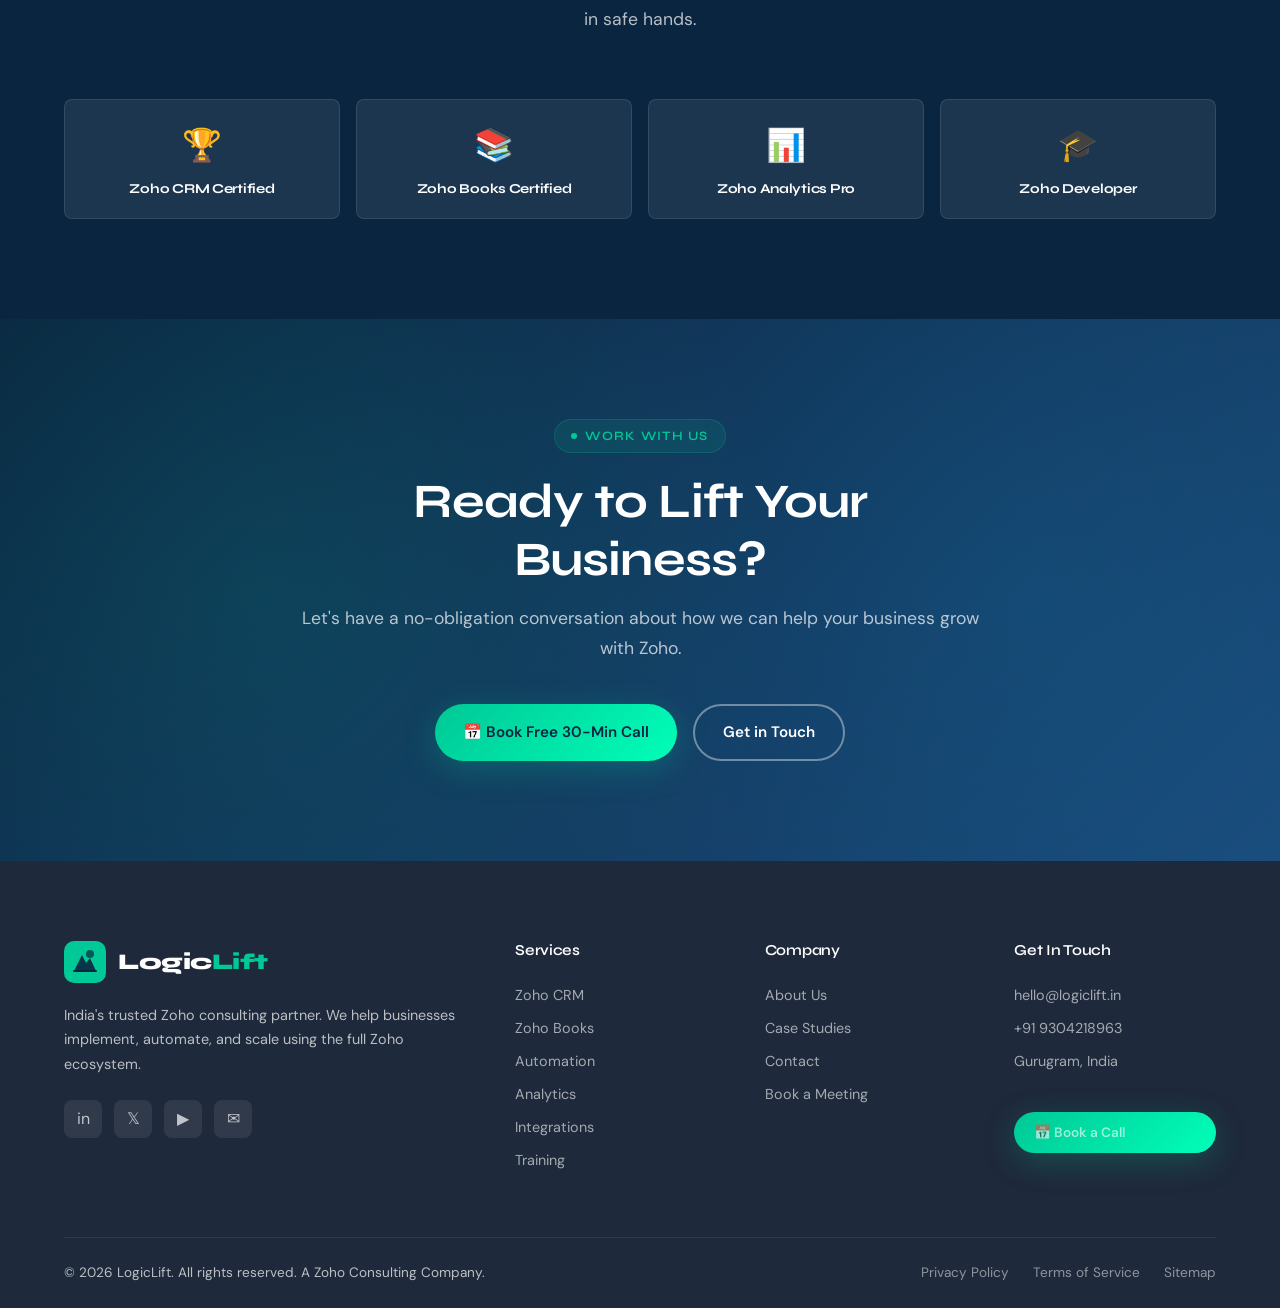
==== commit 4f4140fc: "Update about.html" ====
--- a/pages/about.html
+++ b/pages/about.html
@@ -6,7 +6,7 @@
   <title>About LogicLift | Zoho Consulting Experts in India</title>
   <meta name="description" content="Learn about LogicLift — a team of passionate Zoho consultants helping businesses in India and globally implement, customize, and automate Zoho solutions.">
   <meta name="keywords" content="Zoho consulting company India, about LogicLift, Zoho partner India, Zoho experts, Zoho certified consultants">
-  <link rel="canonical" href="https://logic-lift.onrender.com/about">
+  <link rel="canonical" href="https://logic-lift.onrender.com/pages/about">
   <link rel="stylesheet" href="../css/main.css">
 
   <!--Favicons-->
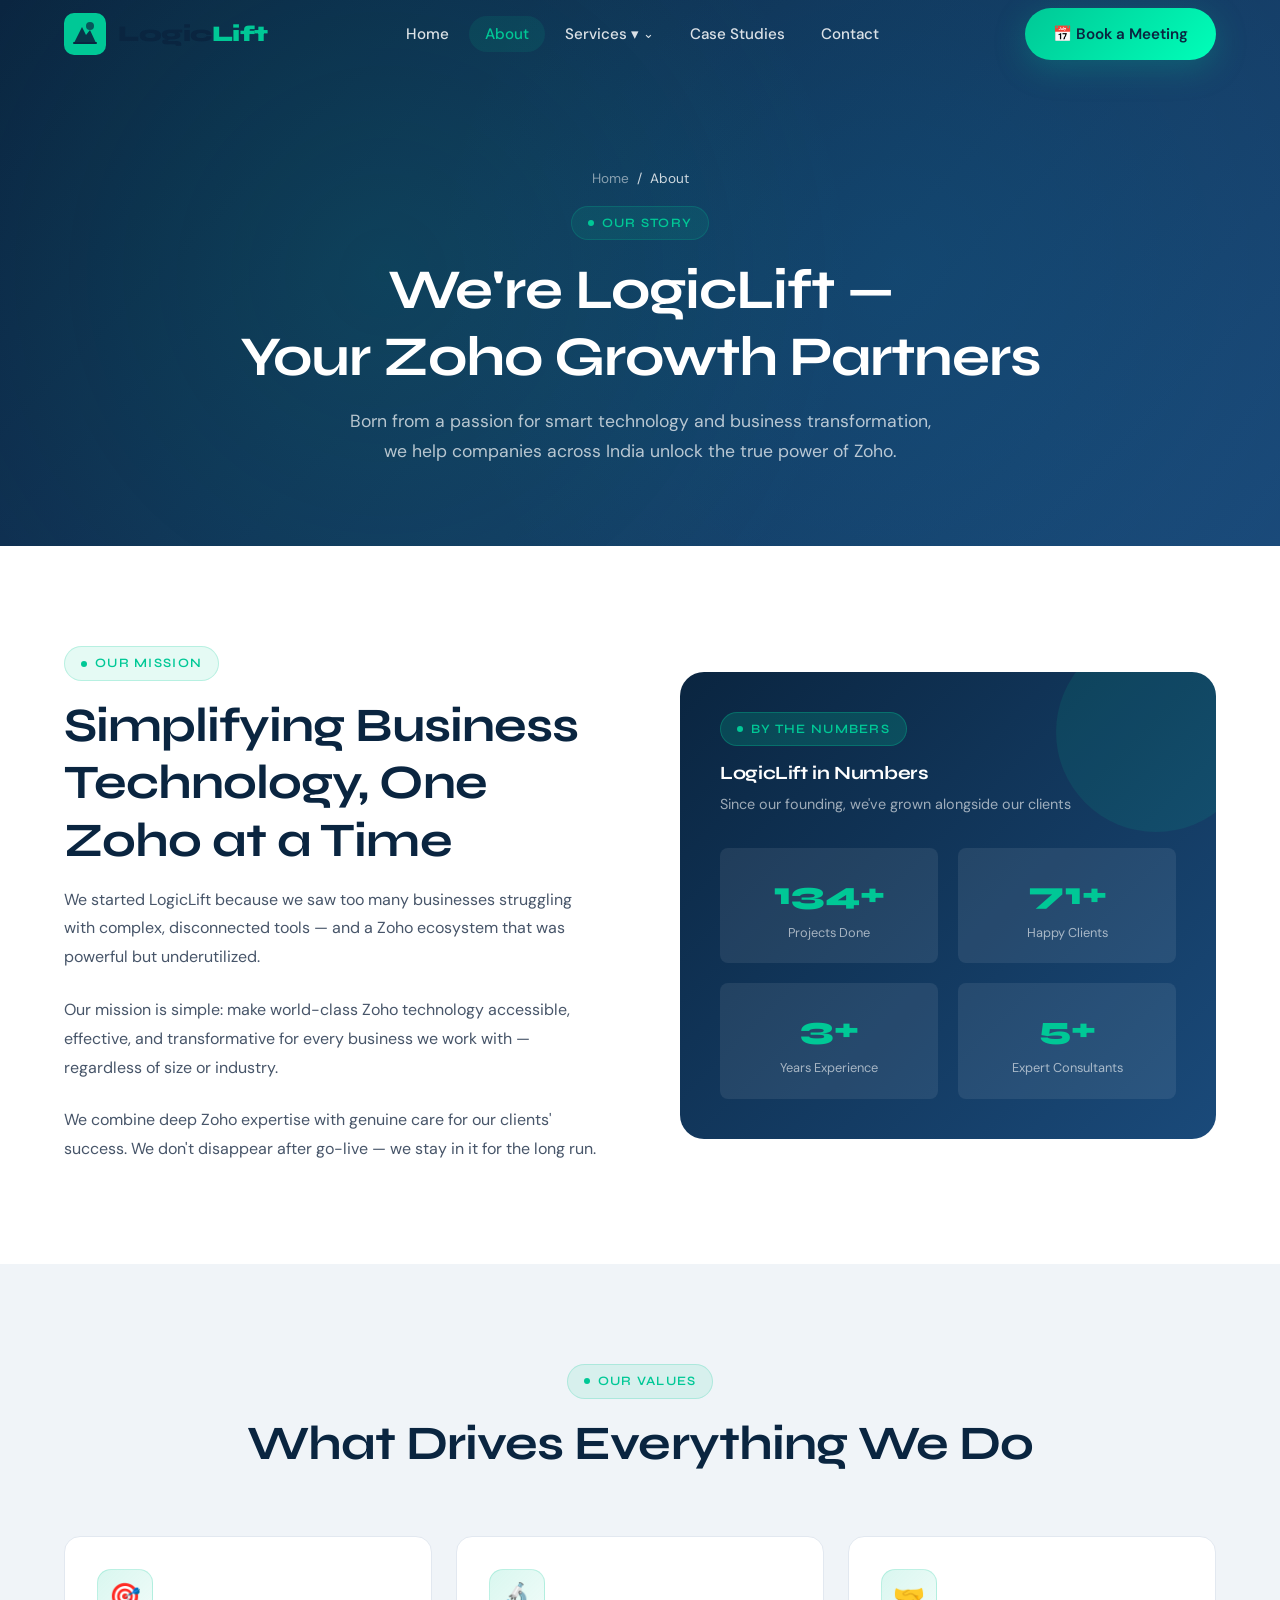
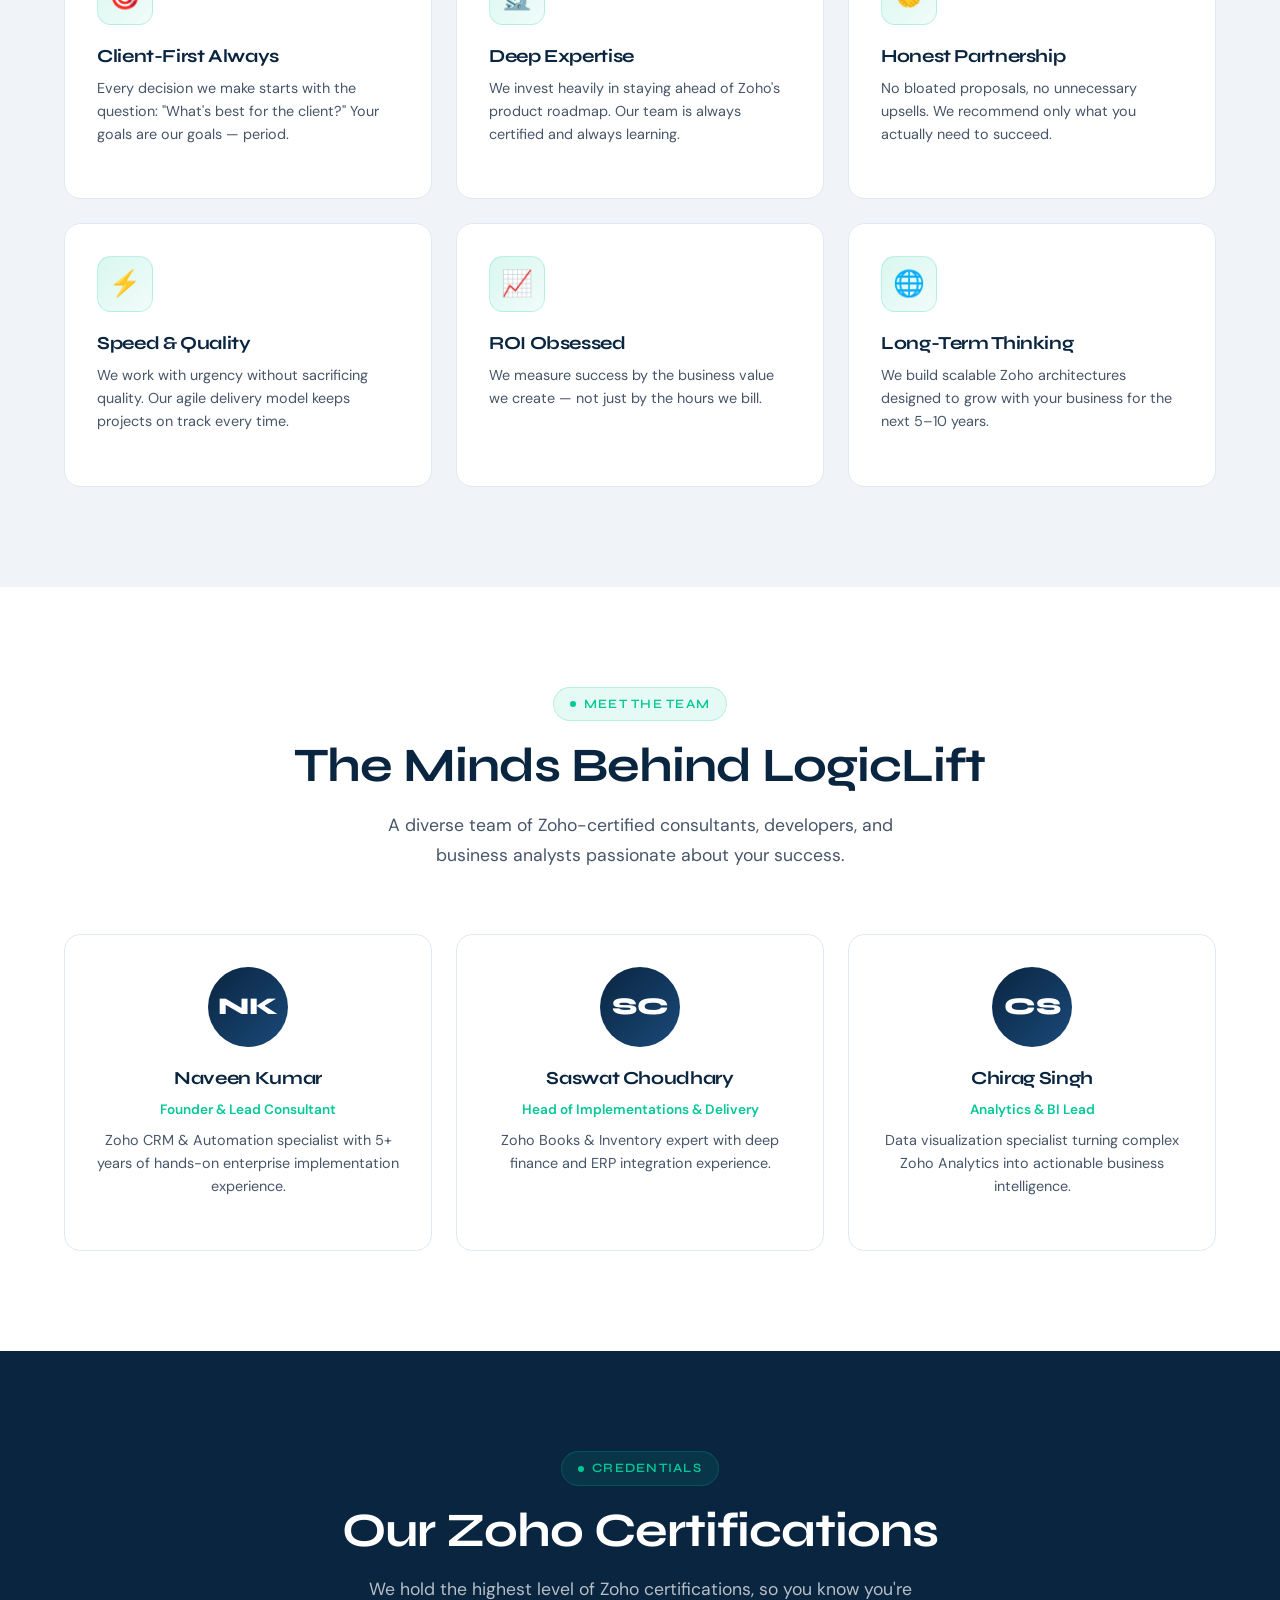
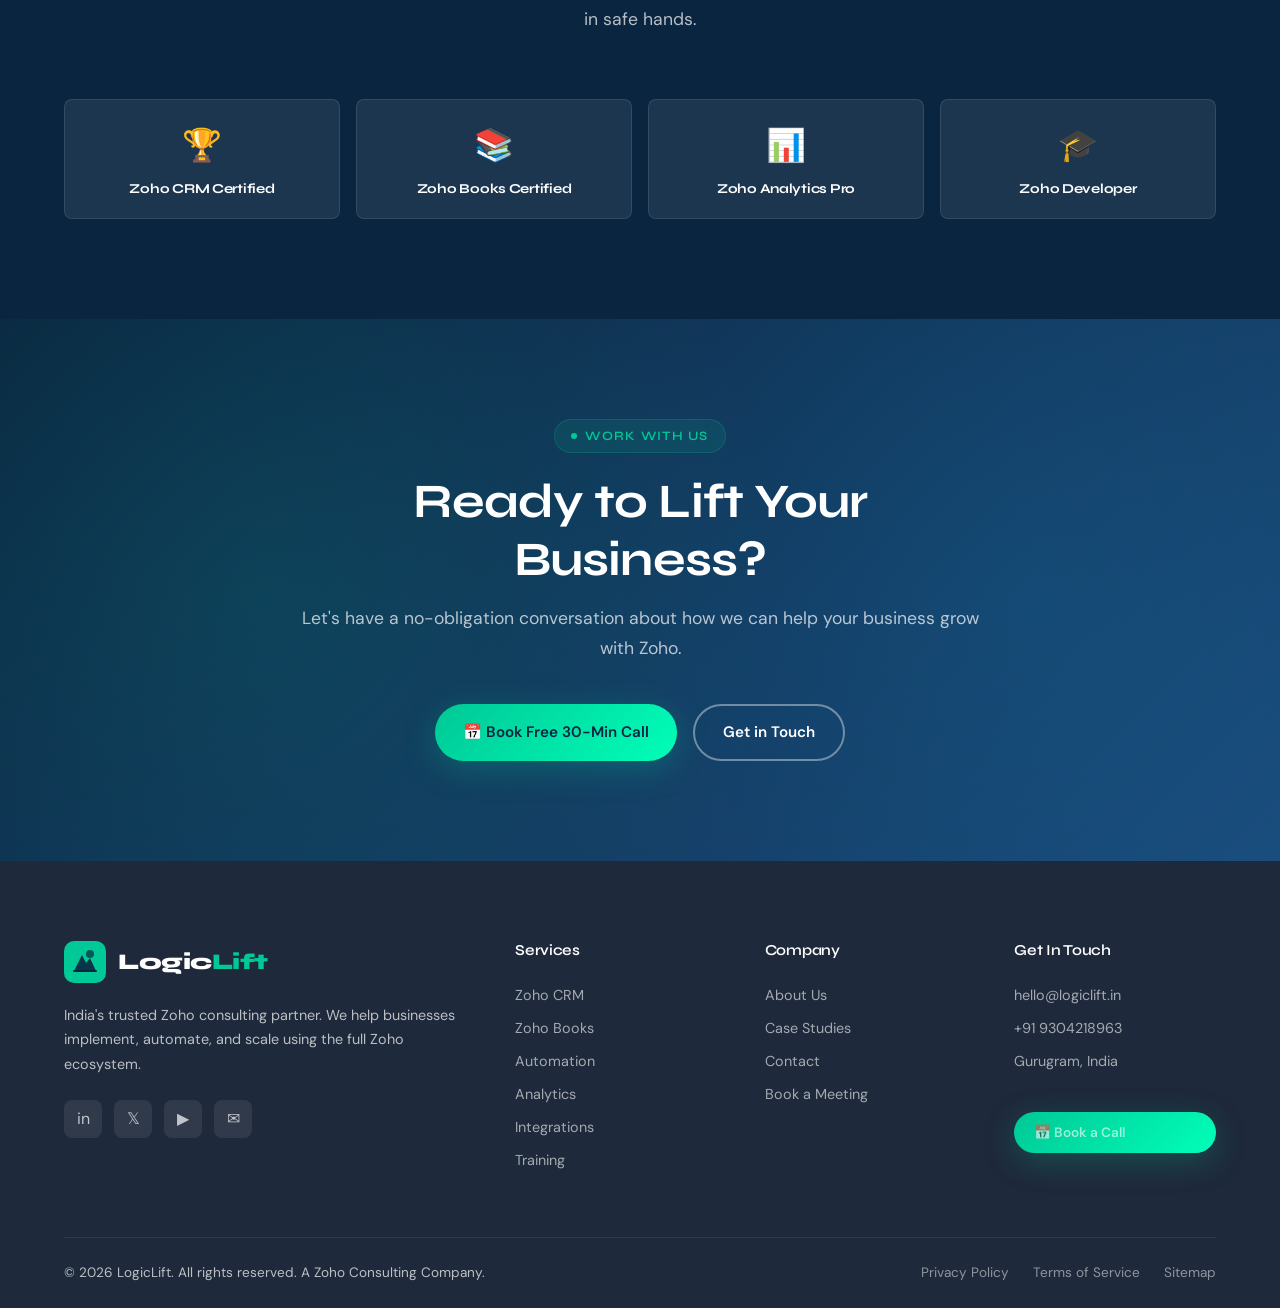
==== commit 9244bca2: "Update about.html" ====
--- a/pages/about.html
+++ b/pages/about.html
@@ -36,7 +36,7 @@
           <li><a href="../index.html">Home</a></li>
           <li><a href="about.html" class="active">About</a></li>
           <li class="nav-dropdown">
-            <a href="services.html" target="_blank">Services ▾</a>
+            <a href="services.html">Services ▾</a>
             <div class="dropdown-menu">
               <a href="service-crm.html"><span class="drop-icon">🎯</span> Zoho CRM Implementation</a>
               <a href="service-books.html"><span class="drop-icon">📚</span> Zoho Books & Finance</a>
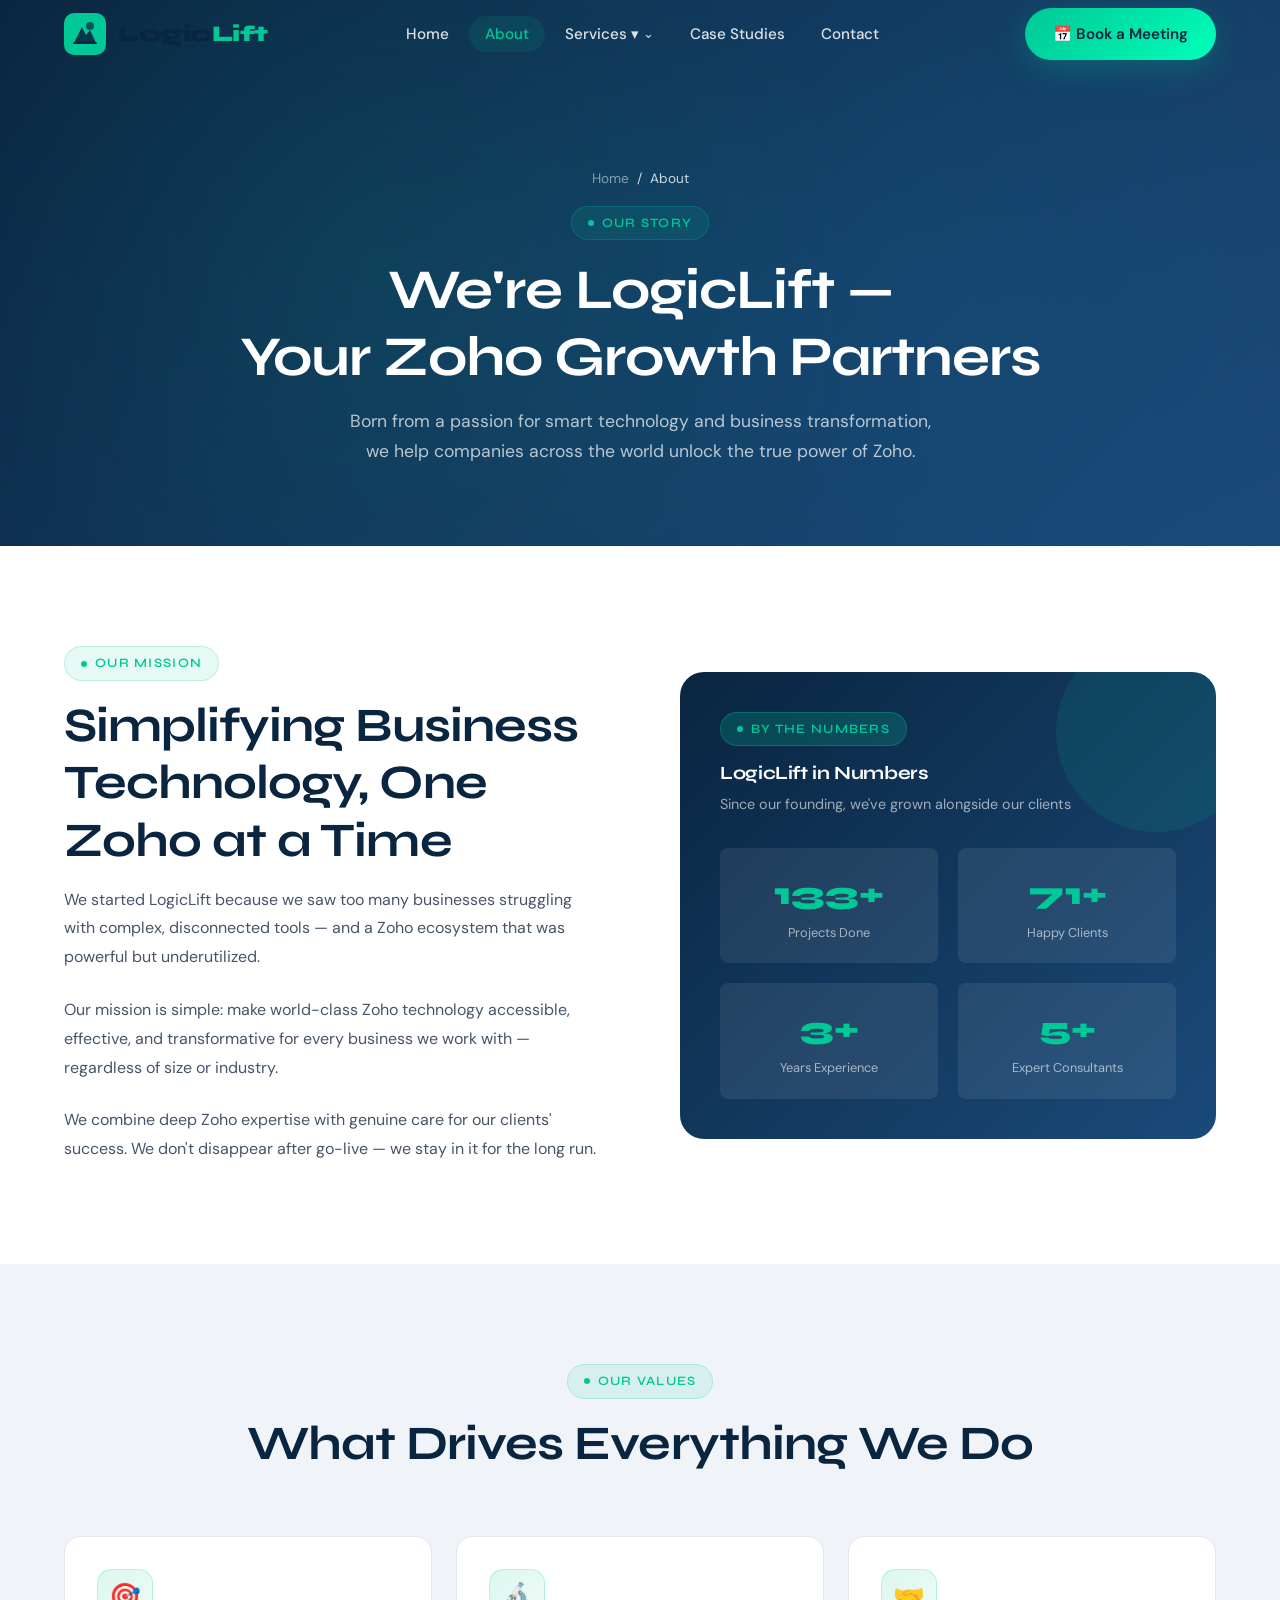
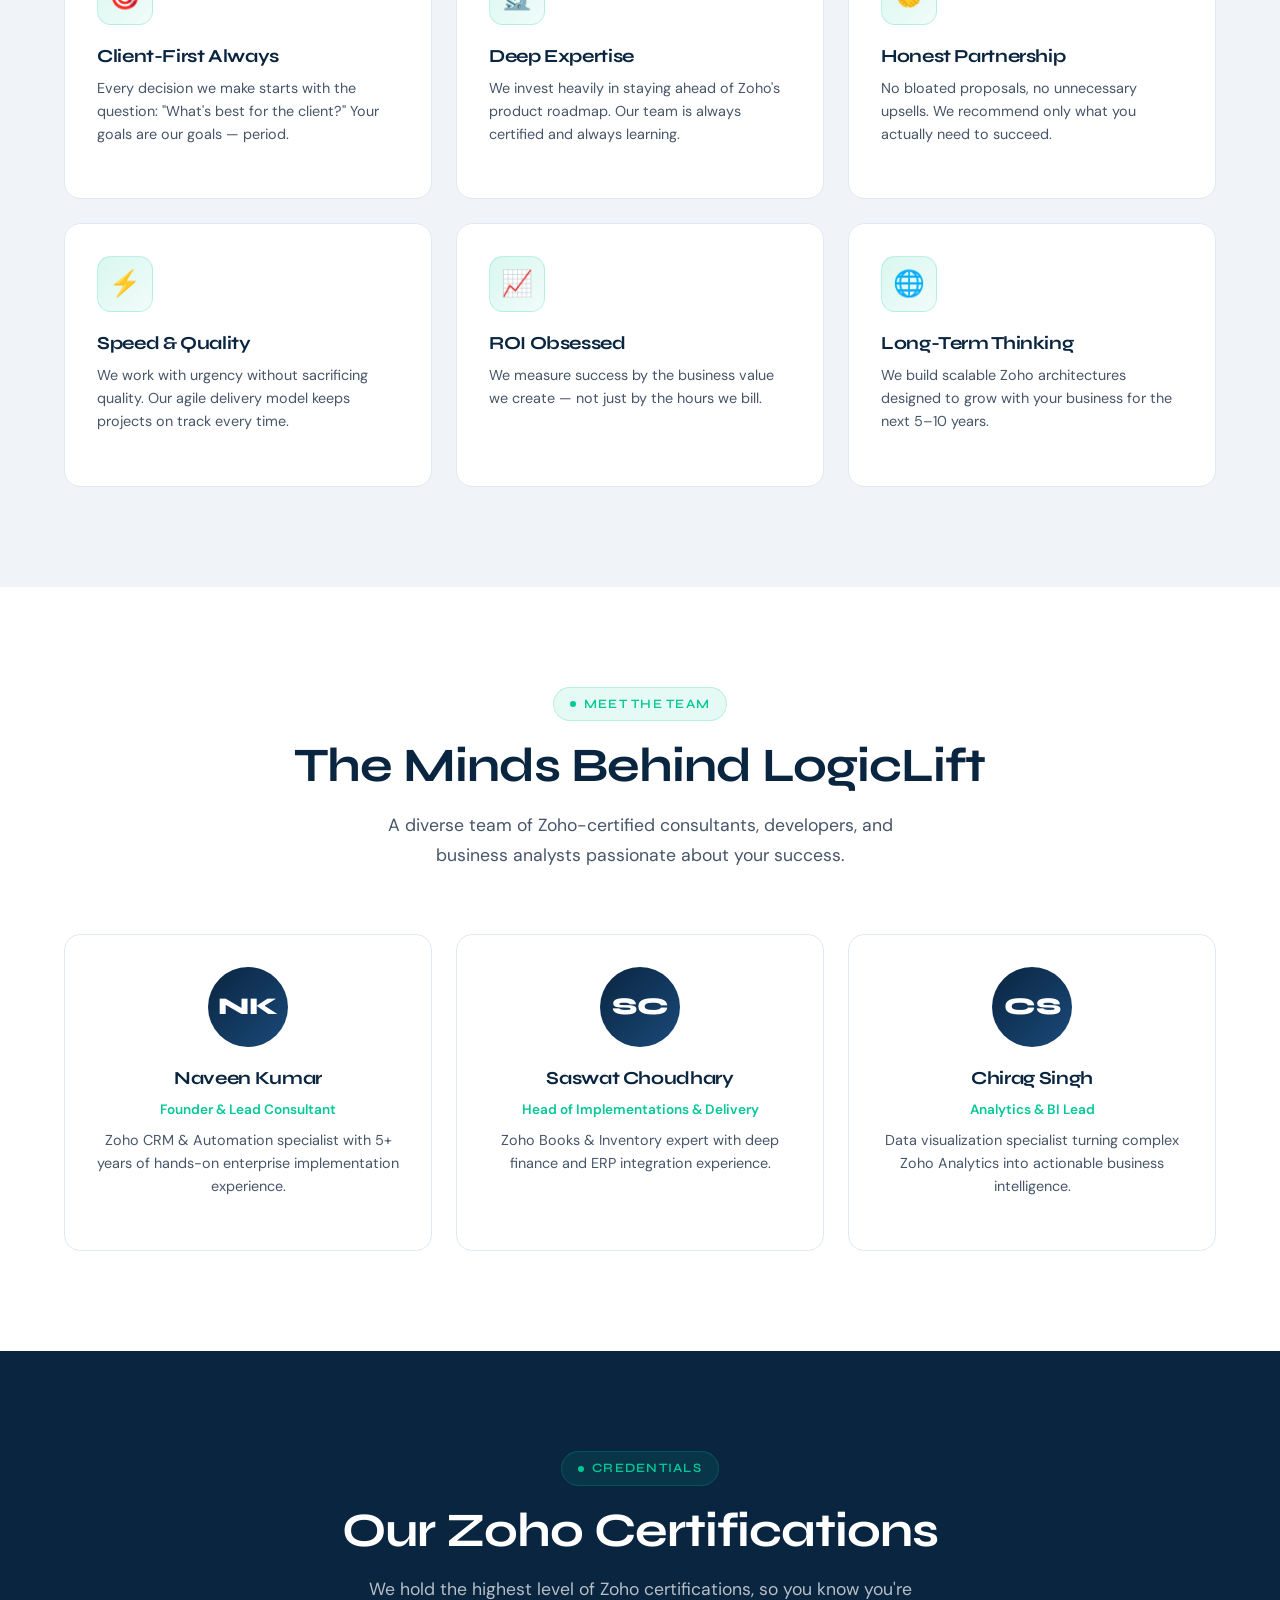
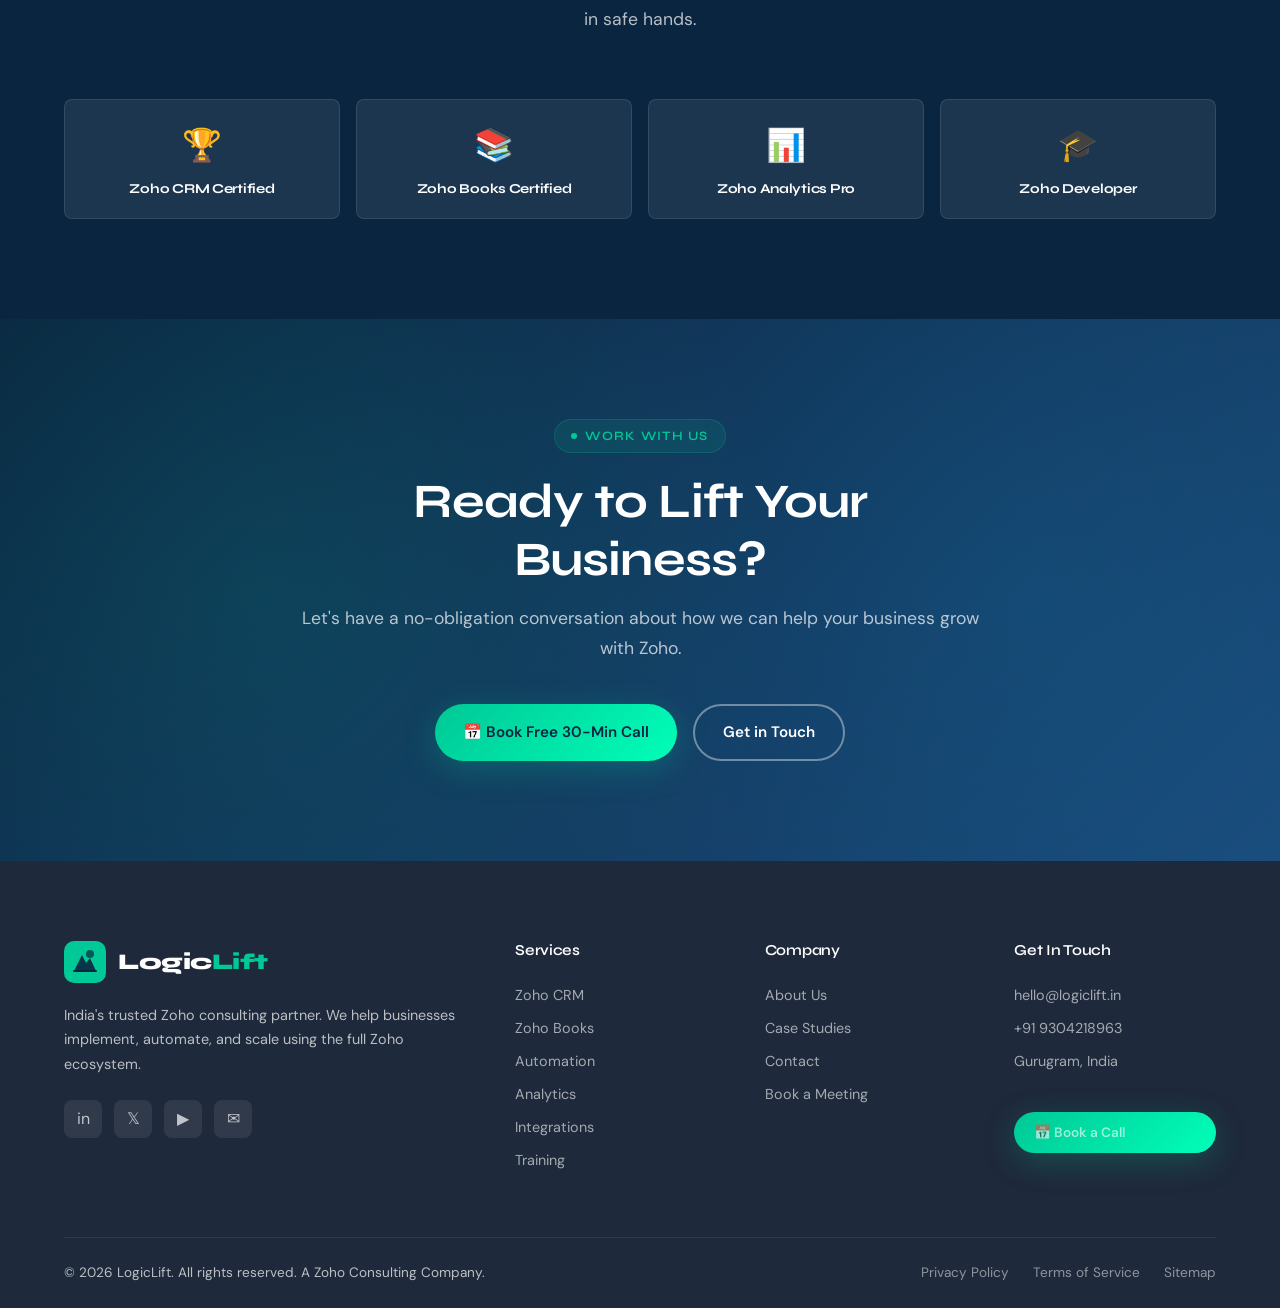
==== commit e4233cc5: "Update about.html" ====
--- a/pages/about.html
+++ b/pages/about.html
@@ -83,7 +83,7 @@
         </div>
         <div class="section-tag" style="margin:0 auto 16px;">Our Story</div>
         <h1>We're LogicLift —<br>Your Zoho Growth Partners</h1>
-        <p>Born from a passion for smart technology and business transformation, we help companies across India unlock the true power of Zoho.</p>
+        <p>Born from a passion for smart technology and business transformation, we help companies across the world unlock the true power of Zoho.</p>
       </div>
     </div>
   </section>
--- a/css/main.css
+++ b/css/main.css
@@ -1550,7 +1550,7 @@
   .section { padding: 60px 0; }
   .footer-bottom { flex-direction: column; text-align: center; }
 }
-/* === Stats Banner === */
+/* === Case Studies - Mobile Stats Banner Fix === */
 .case-studies-stats {
   display: grid;
   grid-template-columns: repeat(4, 1fr);
@@ -1656,3 +1656,104 @@
     word-break: break-word;
   }
 }
+/* ============================================================
+   COUNTER STATS — MOBILE FIX
+   Affects: index.html, about.html,
+            service-crm.html, service-automation.html
+   ============================================================ */
+
+/* Prevent counter text from ever overflowing its box */
+[data-count] {
+  word-break: break-word;
+  overflow-wrap: break-word;
+  min-width: 0;
+  display: block;
+}
+
+/* ── 768px — Tablet & large mobile ── */
+@media (max-width: 768px) {
+
+  /* index.html — hero stats row: flex → 2-col grid */
+  .hero-stats {
+    display: grid;
+    grid-template-columns: repeat(2, 1fr);
+    gap: 20px 16px;
+    margin-top: 40px;
+    padding-top: 28px;
+  }
+
+  .hero-stat-number {
+    font-size: 1.6rem;
+  }
+
+  .hero-stat-label {
+    font-size: 0.78rem;
+  }
+
+  /* index.html, about.html, service-crm, service-automation
+     why-card-stats: 2x2 grid instead of 1x4 row */
+  .why-card-stats {
+    grid-template-columns: repeat(2, 1fr);
+    gap: 12px;
+  }
+
+  .why-card-stats .num {
+    font-size: 1.6rem;
+  }
+
+  .why-card-stats .lbl {
+    font-size: 0.72rem;
+  }
+
+  .stat-box {
+    padding: 14px 10px;
+  }
+}
+
+/* ── 480px — Small mobile ── */
+@media (max-width: 480px) {
+
+  /* index.html — hero stats: still 2 cols, smaller */
+  .hero-stats {
+    grid-template-columns: repeat(2, 1fr);
+    gap: 16px;
+    margin-top: 28px;
+    padding-top: 20px;
+  }
+
+  .hero-stat-number {
+    font-size: 1.4rem;
+  }
+
+  .hero-stat-label {
+    font-size: 0.72rem;
+  }
+
+  /* why-card-stats — keep 2x2, shrink numbers */
+  .why-card-stats {
+    grid-template-columns: repeat(2, 1fr);
+    gap: 10px;
+  }
+
+  .why-card-stats .num {
+    font-size: 1.35rem;
+  }
+
+  .why-card-stats .lbl {
+    font-size: 0.68rem;
+    line-height: 1.3;
+  }
+
+  .stat-box {
+    padding: 12px 8px;
+  }
+}
+
+/* ── 360px — Very small screens ── */
+@media (max-width: 360px) {
+
+  .hero-stat-number { font-size: 1.2rem; }
+  .hero-stats { gap: 12px; }
+  .why-card-stats .num { font-size: 1.2rem; }
+  .stat-box { padding: 10px 6px; }
+}
